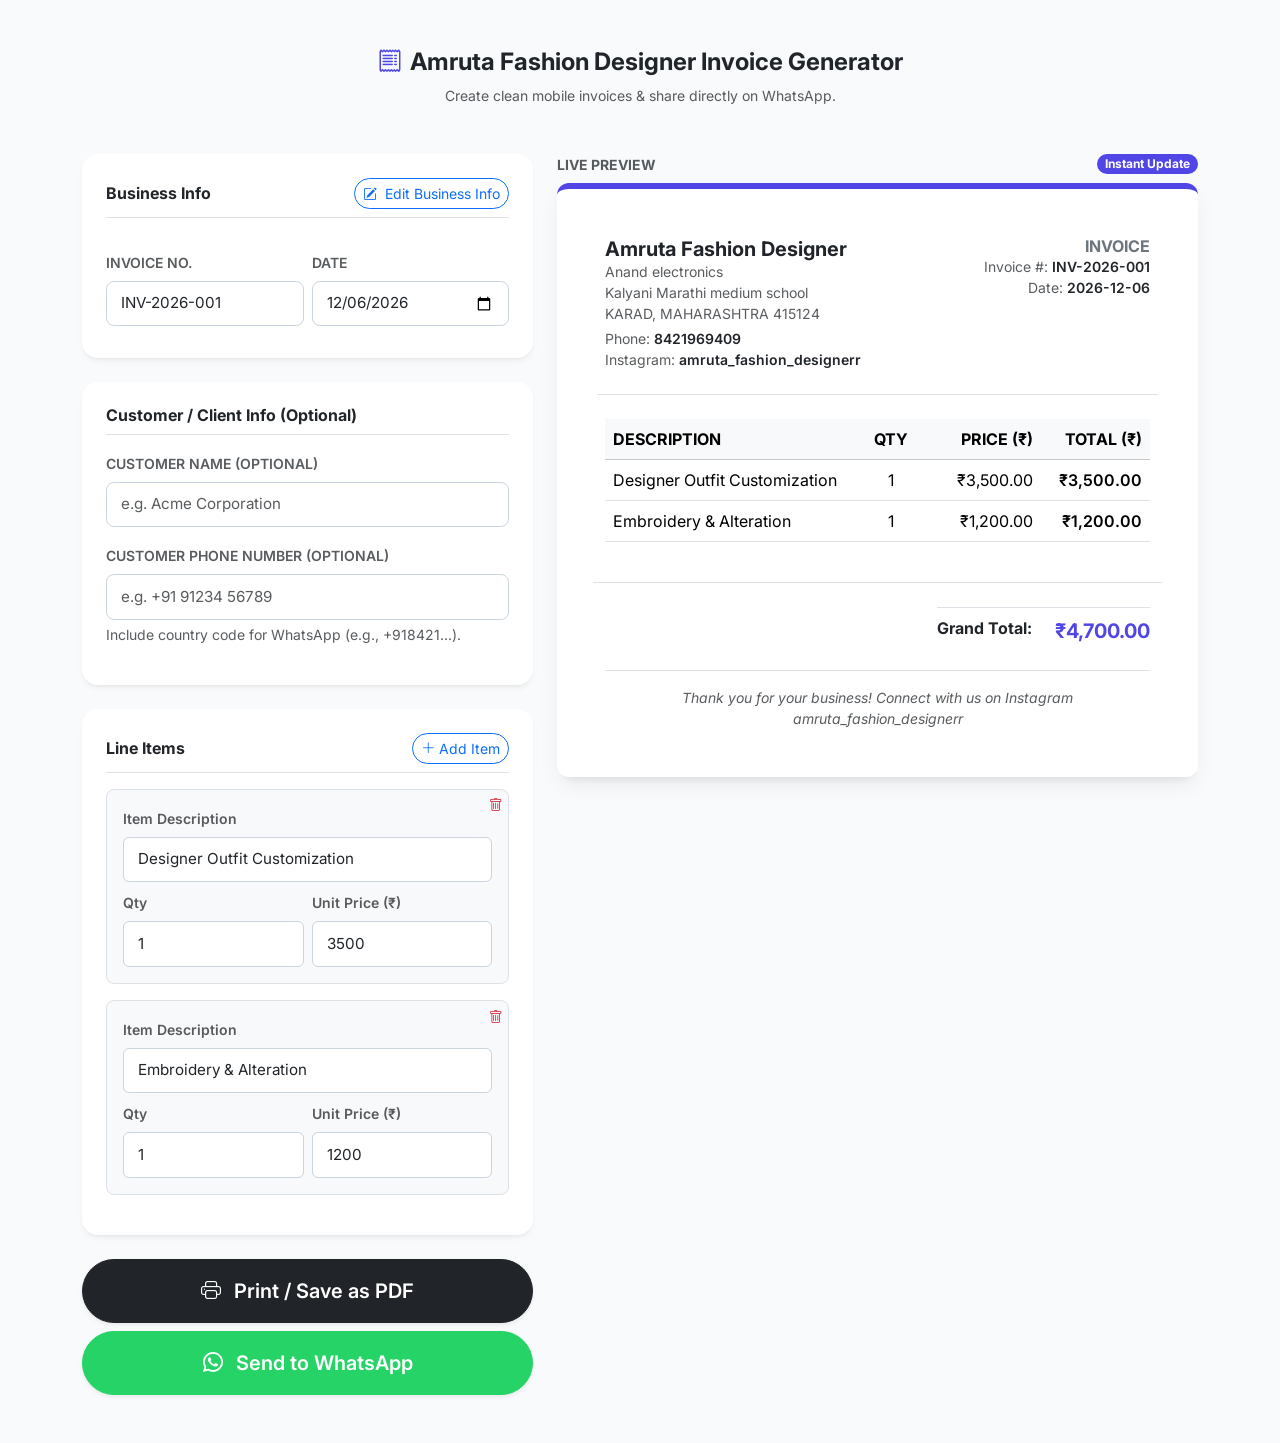
==== index.html @ e4729889 "Rename index.html.html to index.html" ====
<!DOCTYPE html>
<html lang="en">
<head>
    <meta charset="UTF-8">
    <meta name="viewport" content="width=device-width, initial-scale=1.0">
    <title>Amruta Fashion Designer - Mobile Invoice Generator</title>
    <!-- Google Fonts -->
    <link href="https://fonts.googleapis.com/css2?family=Inter:wght@400;500;600;700&display=swap" rel="stylesheet">
    <!-- Bootstrap 5 CSS -->
    <link href="https://cdn.jsdelivr.net/npm/bootstrap@5.3.0/dist/css/bootstrap.min.css" rel="stylesheet">
    <!-- Bootstrap Icons -->
    <link rel="stylesheet" href="https://cdn.jsdelivr.net/npm/bootstrap-icons@1.10.5/font/bootstrap-icons.css">
    
    <style>
        body {
            font-family: 'Inter', sans-serif;
            background-color: #f8fafc;
            color: #334155;
        }
        .card {
            border: none;
            box-shadow: 0 4px 6px -1px rgb(0 0 0 / 0.05), 0 2px 4px -2px rgb(0 0 0 / 0.05);
        }
        .form-control {
            border-color: #cbd5e1;
            padding: 0.65rem 0.9rem;
            font-size: 0.95rem;
        }
        .form-control:focus {
            border-color: #4f46e5;
            box-shadow: 0 0 0 4px rgba(79, 70, 229, 0.1);
        }
        .invoice-preview {
            background: #ffffff;
            border-radius: 12px;
            box-shadow: 0 10px 25px -5px rgb(0 0 0 / 0.08), 0 8px 10px -6px rgb(0 0 0 / 0.08);
            border-top: 6px solid #4f46e5;
        }
        
        /* Mobile Specific Touches */
        @media (max-width: 576px) {
            .invoice-preview {
                padding: 1.5rem !important;
            }
            .fs-mobile-title {
                font-size: 1.25rem !important;
            }
            .btn-action-lg {
                font-size: 1rem !important;
                padding: 0.75rem 1rem !important;
            }
        }

        @media print {
            body * {
                visibility: hidden;
            }
            #printable-invoice, #printable-invoice * {
                visibility: visible;
            }
            #printable-invoice {
                position: absolute;
                left: 0;
                top: 0;
                width: 100%;
                box-shadow: none !important;
                border: none !important;
                border-top: 6px solid #4f46e5 !important;
            }
            .no-print {
                display: none !important;
            }
        }
    </style>
</head>
<body>

    <div class="container py-4 py-md-5">
        <div class="text-center mb-4 mb-md-5">
            <h1 class="fw-bold text-dark fs-4 fs-md-3 fs-mobile-title">
                <i class="bi bi-receipt text-indigo me-2" style="color: #4f46e5;"></i>Amruta Fashion Designer Invoice Generator
            </h1>
            <p class="text-muted small fs-md-6 mb-0">Create clean mobile invoices & share directly on WhatsApp.</p>
        </div>

        <div class="row g-4 align-items-start">
            
            <!-- LEFT COLUMN: Input Form Controls -->
            <div class="col-lg-5 no-print">
                <div class="card rounded-4 p-3 p-sm-4 mb-4">
                    <div class="d-flex justify-content-between align-items-center mb-3 pb-2 border-bottom">
                        <h5 class="fw-bold text-dark m-0 fs-6 fs-sm-5">Business Info</h5>
                        <button type="button" id="toggleBusinessInfoBtn" class="btn btn-sm btn-outline-primary rounded-pill">
                            <i class="bi bi-pencil-square me-1"></i> Edit Business Info
                        </button>
                    </div>

                    <!-- Collapsible Container for Business Details -->
                    <div id="businessInfoFields" style="display: none;">
                        <div class="mb-3">
                            <label class="form-label small fw-semibold text-muted text-uppercase">Your Company Name</label>
                            <input type="text" id="invCompany" class="form-control rounded-3" value="Amruta Fashion Designer">
                        </div>

                        <div class="mb-3">
                            <label class="form-label small fw-semibold text-muted text-uppercase">Company Address</label>
                            <textarea id="invAddress" class="form-control rounded-3" rows="3">Anand electronics
Kalyani Marathi medium school
KARAD, MAHARASHTRA 415124</textarea>
                        </div>

                        <div class="mb-3">
                            <label class="form-label small fw-semibold text-muted text-uppercase">Company Phone Number</label>
                            <input type="text" id="invCompanyPhone" class="form-control rounded-3" value="8421969409">
                        </div>

                        <div class="mb-3">
                            <label class="form-label small fw-semibold text-muted text-uppercase">Instagram ID / Handle</label>
                            <input type="text" id="invInstagram" class="form-control rounded-3" value="amruta_fashion_designerr">
                        </div>
                    </div>

                    <div class="row mt-2 g-2">
                        <div class="col-6 mb-2">
                            <label class="form-label small fw-semibold text-muted text-uppercase">Invoice No.</label>
                            <input type="text" id="invNumber" class="form-control rounded-3" value="INV-2026-001">
                        </div>
                        <div class="col-6 mb-2">
                            <label class="form-label small fw-semibold text-muted text-uppercase">Date</label>
                            <input type="date" id="invDate" class="form-control rounded-3">
                        </div>
                    </div>
                </div>

                <div class="card rounded-4 p-3 p-sm-4 mb-4">
                    <h5 class="fw-bold text-dark mb-3 pb-2 border-bottom fs-6 fs-sm-5">Customer / Client Info (Optional)</h5>

                    <div class="mb-3">
                        <label class="form-label small fw-semibold text-muted text-uppercase">Customer Name (Optional)</label>
                        <input type="text" id="invClientName" class="form-control rounded-3" placeholder="e.g. Acme Corporation">
                    </div>

                    <div class="mb-3">
                        <label class="form-label small fw-semibold text-muted text-uppercase">Customer Phone Number (Optional)</label>
                        <input type="tel" id="invClientPhone" class="form-control rounded-3" placeholder="e.g. +91 91234 56789">
                        <div class="form-text small">Include country code for WhatsApp (e.g., +918421...).</div>
                    </div>
                </div>

                <!-- Line Items Editor Card -->
                <div class="card rounded-4 p-3 p-sm-4 mb-4">
                    <div class="d-flex justify-content-between align-items-center mb-3 pb-2 border-bottom">
                        <h5 class="fw-bold text-dark m-0 fs-6 fs-sm-5">Line Items</h5>
                        <button type="button" id="addRowBtn" class="btn btn-sm btn-outline-primary rounded-pill"><i class="bi bi-plus-lg"></i> Add Item</button>
                    </div>

                    <div id="itemsFormList">
                        <!-- Dynamic items injected here -->
                    </div>
                </div>

                <div class="d-grid gap-2">
                    <button type="button" id="printBtn" class="btn btn-dark btn-lg rounded-pill fw-semibold btn-action-lg py-3 shadow-sm">
                        <i class="bi bi-printer me-2"></i> Print / Save as PDF
                    </button>
                    <button type="button" id="whatsappBtn" class="btn btn-success btn-lg rounded-pill fw-semibold btn-action-lg py-3 shadow-sm" style="background-color: #25d366; border-color: #25d366;">
                        <i class="bi bi-whatsapp me-2"></i> Send to WhatsApp
                    </button>
                </div>
            </div>

            <!-- RIGHT COLUMN: Live Invoice Preview -->
            <div class="col-lg-7">
                <div class="sticky-top" style="top: 1.5rem;">
                    <div class="d-flex justify-content-between align-items-center mb-2 no-print">
                        <span class="small fw-bold text-uppercase text-muted tracking-wider">Live Preview</span>
                        <span class="badge bg-indigo text-white px-2 py-1 rounded-pill" style="background-color: #4f46e5; font-size: 0.75rem;">Instant Update</span>
                    </div>
                    
                    <div id="printable-invoice" class="invoice-preview p-4 p-sm-5">
                        <!-- Top Header -->
                        <div class="row justify-content-between align-items-start border-bottom pb-4 mb-4 g-3">
                            <div class="col-7">
                                <h3 id="previewCompany" class="fw-bold text-dark m-0 fs-5 fs-sm-3">Amruta Fashion Designer</h3>
                                <p id="previewAddress" class="text-muted small mb-1" style="white-space: pre-line;">Anand electronics
Kalyani Marathi medium school
KARAD, MAHARASHTRA 415124</p>
                                <p class="mb-0 text-muted small">Phone: <span id="previewCompanyPhone" class="fw-semibold text-dark">8421969409</span></p>
                                <p class="mb-0 text-muted small">Instagram: <span id="previewInstagram" class="fw-semibold text-dark">amruta_fashion_designerr</span></p>
                            </div>
                            <div class="col-5 text-end">
                                <h4 class="fw-bold text-uppercase text-secondary m-0 fs-6 fs-sm-4">INVOICE</h4>
                                <p class="mb-0 small text-muted">Invoice #: <span id="previewNumber" class="fw-semibold text-dark">INV-2026-001</span></p>
                                <p class="mb-0 small text-muted">Date: <span id="previewDate" class="fw-semibold text-dark"></span></p>
                            </div>
                        </div>

                        <!-- Bill To Section (Only shows if customer fields have values) -->
                        <div class="mb-4 bg-light p-3 rounded-3 border" id="clientSection" style="display: none;">
                            <h6 class="text-uppercase small fw-bold text-muted mb-1">Billed To:</h6>
                            <h5 id="previewClientName" class="fw-bold text-dark mb-1 fs-6"></h5>
                            <p id="previewClientPhone" class="mb-0 small text-secondary"></p>
                        </div>

                        <!-- Line Items Table -->
                        <div class="table-responsive mb-4">
                            <table class="table align-middle">
                                <thead class="table-light text-uppercase fs-7">
                                    <tr>
                                        <th style="width: 45%;">Description</th>
                                        <th class="text-center" style="width: 15%;">Qty</th>
                                        <th class="text-end" style="width: 20%;">Price (₹)</th>
                                        <th class="text-end" style="width: 20%;">Total (₹)</th>
                                    </tr>
                                </thead>
                                <tbody id="previewTableBody">
                                    <!-- Dynamic rows injected here -->
                                </tbody>
                            </table>
                        </div>

                        <!-- Totals Section -->
                        <div class="row justify-content-end border-top pt-3">
                            <div class="col-8 col-sm-6 col-md-5">
                                <div class="d-flex justify-content-between border-top pt-2 mt-2">
                                    <span class="fw-bold text-dark">Grand Total:</span>
                                    <span id="previewGrandTotal" class="fw-bold text-primary fs-5" style="color: #4f46e5 !important;">₹0.00</span>
                                </div>
                            </div>
                        </div>

                        <!-- Footer Note -->
                        <div class="mt-4 pt-3 border-top text-center text-muted small">
                            <p class="mb-0"><em>Thank you for your business! Connect with us on Instagram <span id="footerInsta">amruta_fashion_designerr</span></em></p>
                        </div>
                    </div>
                </div>
            </div>

        </div>
    </div>

    <!-- JavaScript Logic -->
    <script>
        const dateInput = document.getElementById('invDate');
        const today = new Date().toISOString().split('T')[0];
        dateInput.value = today;
        document.getElementById('previewDate').innerText = today;

        let items = [
            { desc: 'Designer Outfit Customization', qty: 1, price: 3500 },
            { desc: 'Embroidery & Alteration', qty: 1, price: 1200 }
        ];

        const itemsFormList = document.getElementById('itemsFormList');
        const previewTableBody = document.getElementById('previewTableBody');

        function renderApp() {
            itemsFormList.innerHTML = '';
            previewTableBody.innerHTML = '';
            let grandTotal = 0;

            items.forEach((item, index) => {
                let itemTotal = item.qty * item.price;
                grandTotal += itemTotal;

                itemsFormList.innerHTML += `
                    <div class="border rounded-3 p-3 mb-3 bg-light position-relative">
                        <div class="mb-2">
                            <label class="form-label small fw-semibold text-muted">Item Description</label>
                            <input type="text" class="form-control form-control-sm rounded-2 item-desc" data-index="${index}" value="${item.desc}">
                        </div>
                        <div class="row g-2">
                            <div class="col-6">
                                <label class="form-label small fw-semibold text-muted">Qty</label>
                                <input type="number" class="form-control form-control-sm rounded-2 item-qty" data-index="${index}" value="${item.qty}" min="1">
                            </div>
                            <div class="col-6">
                                <label class="form-label small fw-semibold text-muted">Unit Price (₹)</label>
                                <input type="number" class="form-control form-control-sm rounded-2 item-price" data-index="${index}" value="${item.price}" min="0" step="1">
                            </div>
                        </div>
                        ${items.length > 1 ? `<button type="button" class="btn btn-sm text-danger position-absolute top-0 end-0 p-1 remove-row-btn" data-index="${index}" style="right: 10px; top: 10px;"><i class="bi bi-trash"></i></button>` : ''}
                    </div>
                `;

                previewTableBody.innerHTML += `
                    <tr>
                        <td>${item.desc || '<em>Unnamed item</em>'}</td>
                        <td class="text-center">${item.qty}</td>
                        <td class="text-end">₹${Number(item.price).toLocaleString('en-IN', {minimumFractionDigits: 2})}</td>
                        <td class="text-end fw-semibold">₹${itemTotal.toLocaleString('en-IN', {minimumFractionDigits: 2})}</td>
                    </tr>
                `;
            });

            document.getElementById('previewGrandTotal').innerText = `₹${grandTotal.toLocaleString('en-IN', {minimumFractionDigits: 2})}`;

            attachEventListeners();
        }

        function attachEventListeners() {
            document.querySelectorAll('.item-desc').forEach(input => {
                input.addEventListener('input', (e) => {
                    items[e.target.dataset.index].desc = e.target.value;
                    renderAppOnlyPreview();
                });
            });
            document.querySelectorAll('.item-qty').forEach(input => {
                input.addEventListener('input', (e) => {
                    items[e.target.dataset.index].qty = parseFloat(e.target.value) || 0;
                    renderApp();
                });
            });
            document.querySelectorAll('.item-price').forEach(input => {
                input.addEventListener('input', (e) => {
                    items[e.target.dataset.index].price = parseFloat(e.target.value) || 0;
                    renderApp();
                });
            });
            document.querySelectorAll('.remove-row-btn').forEach(btn => {
                btn.addEventListener('click', (e) => {
                    const idx = e.currentTarget.dataset.index;
                    items.splice(idx, 1);
                    renderApp();
                });
            });
        }

        function renderAppOnlyPreview() {
            previewTableBody.innerHTML = '';
            let grandTotal = 0;
            items.forEach((item) => {
                let itemTotal = item.qty * item.price;
                grandTotal += itemTotal;
                previewTableBody.innerHTML += `
                    <tr>
                        <td>${item.desc || '<em>Unnamed item</em>'}</td>
                        <td class="text-center">${item.qty}</td>
                        <td class="text-end">₹${Number(item.price).toLocaleString('en-IN', {minimumFractionDigits: 2})}</td>
                        <td class="text-end fw-semibold">₹${itemTotal.toLocaleString('en-IN', {minimumFractionDigits: 2})}</td>
                    </tr>
                `;
            });
            document.getElementById('previewGrandTotal').innerText = `₹${grandTotal.toLocaleString('en-IN', {minimumFractionDigits: 2})}`;
        }

        document.getElementById('addRowBtn').addEventListener('click', () => {
            items.push({ desc: 'New Service Item', qty: 1, price: 1000 });
            renderApp();
        });

        // Toggle Business Info Visibility Handler
        const toggleBtn = document.getElementById('toggleBusinessInfoBtn');
        const businessInfoFields = document.getElementById('businessInfoFields');

        toggleBtn.addEventListener('click', () => {
            if (businessInfoFields.style.display === 'none') {
                businessInfoFields.style.display = 'block';
                toggleBtn.innerHTML = '<i class="bi bi-eye-slash me-1"></i> Hide Business Info';
            } else {
                businessInfoFields.style.display = 'none';
                toggleBtn.innerHTML = '<i class="bi bi-pencil-square me-1"></i> Edit Business Info';
            }
        });

        // Company Details binding
        document.getElementById('invCompany').addEventListener('input', (e) => {
            document.getElementById('previewCompany').innerText = e.target.value;
        });
        document.getElementById('invAddress').addEventListener('input', (e) => {
            document.getElementById('previewAddress').innerText = e.target.value;
        });
        document.getElementById('invCompanyPhone').addEventListener('input', (e) => {
            document.getElementById('previewCompanyPhone').innerText = e.target.value;
        });
        document.getElementById('invInstagram').addEventListener('input', (e) => {
            document.getElementById('previewInstagram').innerText = e.target.value;
            document.getElementById('footerInsta').innerText = e.target.value;
        });
        document.getElementById('invNumber').addEventListener('input', (e) => {
            document.getElementById('previewNumber').innerText = e.target.value;
        });
        document.getElementById('invDate').addEventListener('input', (e) => {
            document.getElementById('previewDate').innerText = e.target.value;
        });

        // Optional Customer Details handling
        const clientNameInput = document.getElementById('invClientName');
        const clientPhoneInput = document.getElementById('invClientPhone');
        const clientSection = document.getElementById('clientSection');
        const previewClientName = document.getElementById('previewClientName');
        const previewClientPhone = document.getElementById('previewClientPhone');

        function updateClientSection() {
            const nameVal = clientNameInput.value.trim();
            const phoneVal = clientPhoneInput.value.trim();

            if (nameVal !== '' || phoneVal !== '') {
                clientSection.style.display = 'block';
                previewClientName.innerText = nameVal ? nameVal : 'Customer';
                previewClientPhone.innerText = phoneVal ? `Phone: ${phoneVal}` : '';
            } else {
                clientSection.style.display = 'none';
            }
        }

        clientNameInput.addEventListener('input', updateClientSection);
        clientPhoneInput.addEventListener('input', updateClientSection);

        document.getElementById('printBtn').addEventListener('click', () => {
            window.print();
        });

        // WhatsApp Share Handler
        document.getElementById('whatsappBtn').addEventListener('click', () => {
            const companyName = document.getElementById('invCompany').value;
            const companyAddress = document.getElementById('invAddress').value;
            const companyInsta = document.getElementById('invInstagram').value;
            const invNumber = document.getElementById('invNumber').value;
            const invDate = document.getElementById('invDate').value;
            const clientName = document.getElementById('invClientName').value.trim() || 'Valued Customer';
            let clientPhone = document.getElementById('invClientPhone').value.trim();
            
            // Calculate current total
            let grandTotal = items.reduce((acc, item) => acc + (item.qty * item.price), 0);

            // Clean up phone number format for WhatsApp link
            clientPhone = clientPhone.replace(/[^0-9+]/g, '');

            // Construct message text
            let message = `Hello *${clientName}*,\n\n`;
            message += `Here is your invoice *${invNumber}* from *${companyName}* (@${companyInsta}) dated ${invDate}.\n`;
            message += `Address: ${companyAddress}\n\n`;
            
            items.forEach(item => {
                message += `- ${item.desc} (x${item.qty}): ₹${(item.qty * item.price).toLocaleString('en-IN')}\n`;
            });
            
            message += `\n*Grand Total: ₹${grandTotal.toLocaleString('en-IN', {minimumFractionDigits: 2})}*\n\n`;
            message += `Thank you for shopping with us! Instagram: @${companyInsta}`;

            // Encode message for URL
            const encodedMessage = encodeURIComponent(message);
            
            // Build WhatsApp URL
            let whatsappUrl = `https://wa.me/${clientPhone}?text=${encodedMessage}`;
            
            window.open(whatsappUrl, '_blank');
        });

        renderApp();
    </script>
</body>
</html>
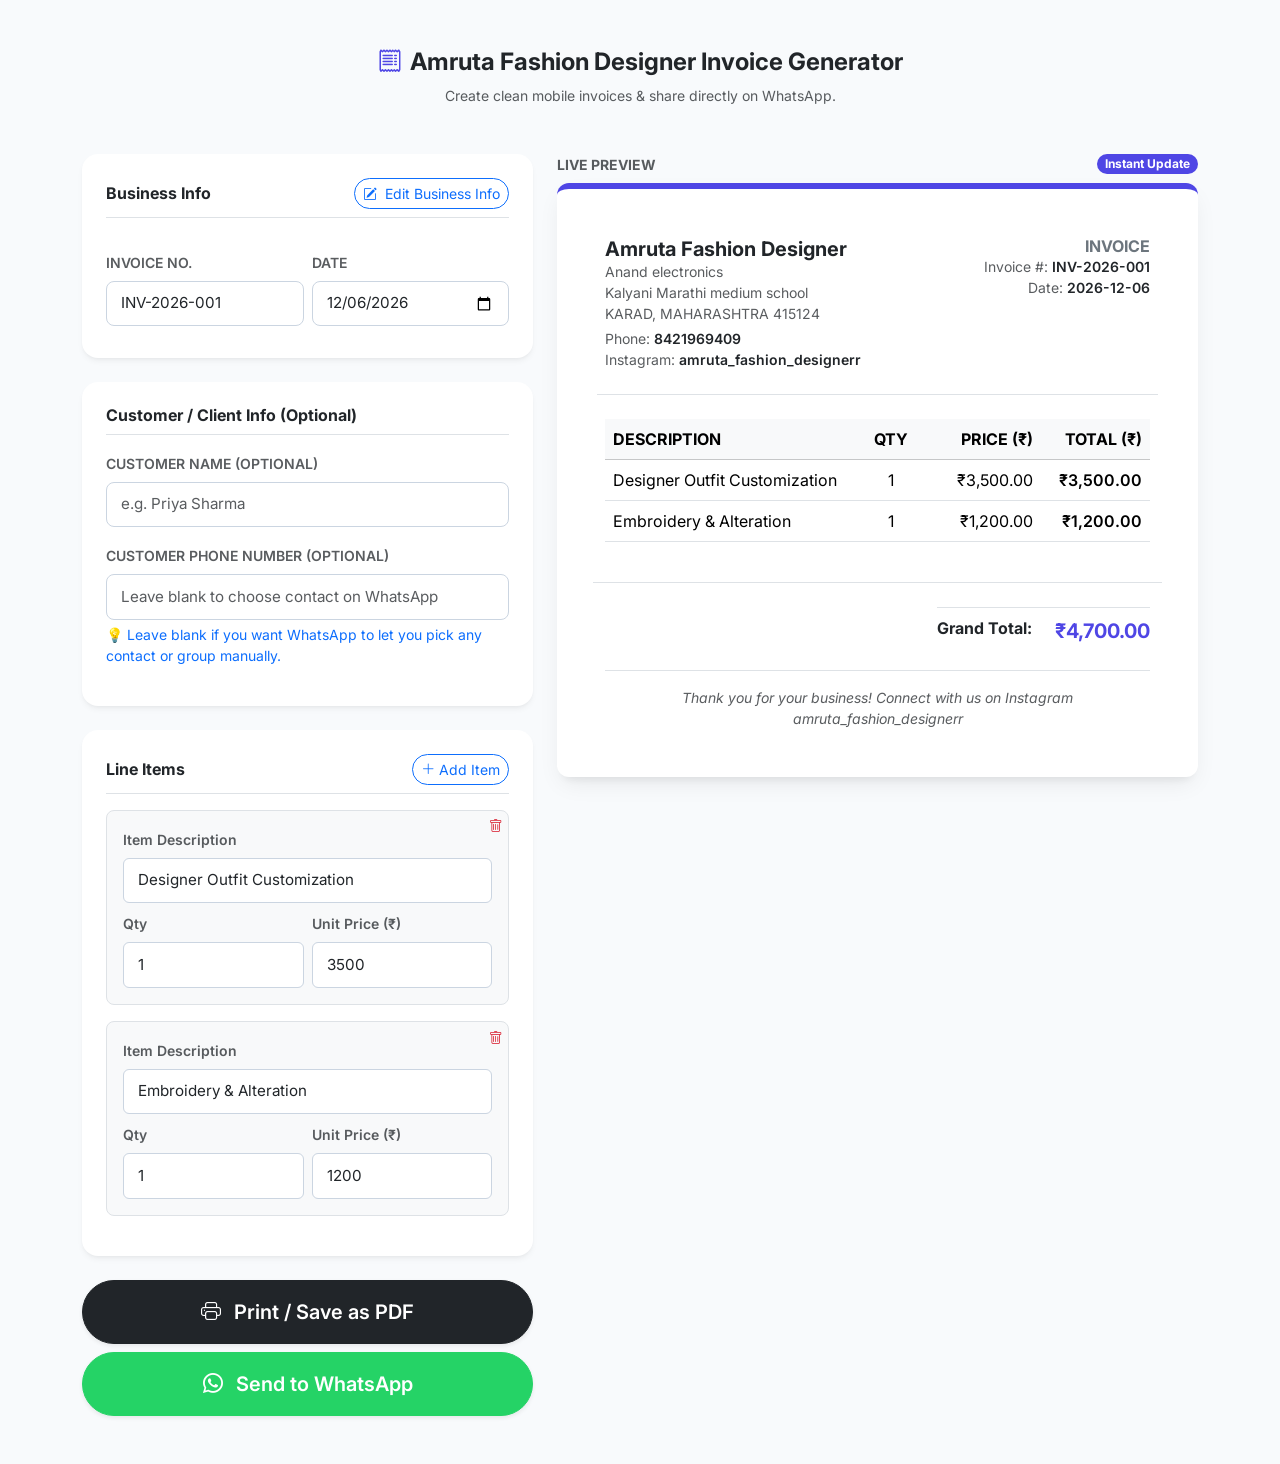
==== commit f66a2f90: "Update index.html" ====
--- a/index.html
+++ b/index.html
@@ -3,7 +3,12 @@
 <head>
     <meta charset="UTF-8">
     <meta name="viewport" content="width=device-width, initial-scale=1.0">
-    <title>Amruta Fashion Designer - Mobile Invoice Generator</title>
+    <title>Amruta Fashion Designer - Mobile Invoice App</title>
+    
+    <!-- PWA Manifest Link -->
+    <link rel="manifest" href="data:application/manifest+json;charset=utf-8,%7B%22name%22%3A%22Amruta%20Fashion%20Designer%20Invoice%22%2C%22short_name%22%3A%22Amruta%20Invoice%22%2C%22start_url%22%3A%22.%22%2C%22display%22%3A%22standalone%22%2C%22background_color%22%3A%22%23f8fafc%22%2C%22theme_color%22%3A%22%234f46e5%22%2C%22icons%22%3A%5B%5D%7D">
+    <meta name="theme-color" content="#4f46e5">
+
     <!-- Google Fonts -->
     <link href="https://fonts.googleapis.com/css2?family=Inter:wght@400;500;600;700&display=swap" rel="stylesheet">
     <!-- Bootstrap 5 CSS -->
@@ -37,7 +42,6 @@
             border-top: 6px solid #4f46e5;
         }
         
-        /* Mobile Specific Touches */
         @media (max-width: 576px) {
             .invoice-preview {
                 padding: 1.5rem !important;
@@ -137,13 +141,13 @@
 
                     <div class="mb-3">
                         <label class="form-label small fw-semibold text-muted text-uppercase">Customer Name (Optional)</label>
-                        <input type="text" id="invClientName" class="form-control rounded-3" placeholder="e.g. Acme Corporation">
+                        <input type="text" id="invClientName" class="form-control rounded-3" placeholder="e.g. Priya Sharma">
                     </div>
 
                     <div class="mb-3">
                         <label class="form-label small fw-semibold text-muted text-uppercase">Customer Phone Number (Optional)</label>
-                        <input type="tel" id="invClientPhone" class="form-control rounded-3" placeholder="e.g. +91 91234 56789">
-                        <div class="form-text small">Include country code for WhatsApp (e.g., +918421...).</div>
+                        <input type="tel" id="invClientPhone" class="form-control rounded-3" placeholder="Leave blank to choose contact on WhatsApp">
+                        <div class="form-text small text-primary">💡 Leave blank if you want WhatsApp to let you pick any contact or group manually.</div>
                     </div>
                 </div>
 
@@ -195,7 +199,7 @@
                             </div>
                         </div>
 
-                        <!-- Bill To Section (Only shows if customer fields have values) -->
+                        <!-- Bill To Section -->
                         <div class="mb-4 bg-light p-3 rounded-3 border" id="clientSection" style="display: none;">
                             <h6 class="text-uppercase small fw-bold text-muted mb-1">Billed To:</h6>
                             <h5 id="previewClientName" class="fw-bold text-dark mb-1 fs-6"></h5>
@@ -412,7 +416,7 @@
             window.print();
         });
 
-        // WhatsApp Share Handler
+        // WhatsApp Share Handler (Flexible Sharing to anyone)
         document.getElementById('whatsappBtn').addEventListener('click', () => {
             const companyName = document.getElementById('invCompany').value;
             const companyAddress = document.getElementById('invAddress').value;
@@ -425,7 +429,7 @@
             // Calculate current total
             let grandTotal = items.reduce((acc, item) => acc + (item.qty * item.price), 0);
 
-            // Clean up phone number format for WhatsApp link
+            // Clean up phone number format if provided
             clientPhone = clientPhone.replace(/[^0-9+]/g, '');
 
             // Construct message text
@@ -443,8 +447,8 @@
             // Encode message for URL
             const encodedMessage = encodeURIComponent(message);
             
-            // Build WhatsApp URL
-            let whatsappUrl = `https://wa.me/${clientPhone}?text=${encodedMessage}`;
+            // If phone is left blank, open general WhatsApp share to choose any contact. If phone is provided, opens direct chat.
+            let whatsappUrl = clientPhone ? `https://wa.me/${clientPhone}?text=${encodedMessage}` : `https://api.whatsapp.com/send?text=${encodedMessage}`;
             
             window.open(whatsappUrl, '_blank');
         });
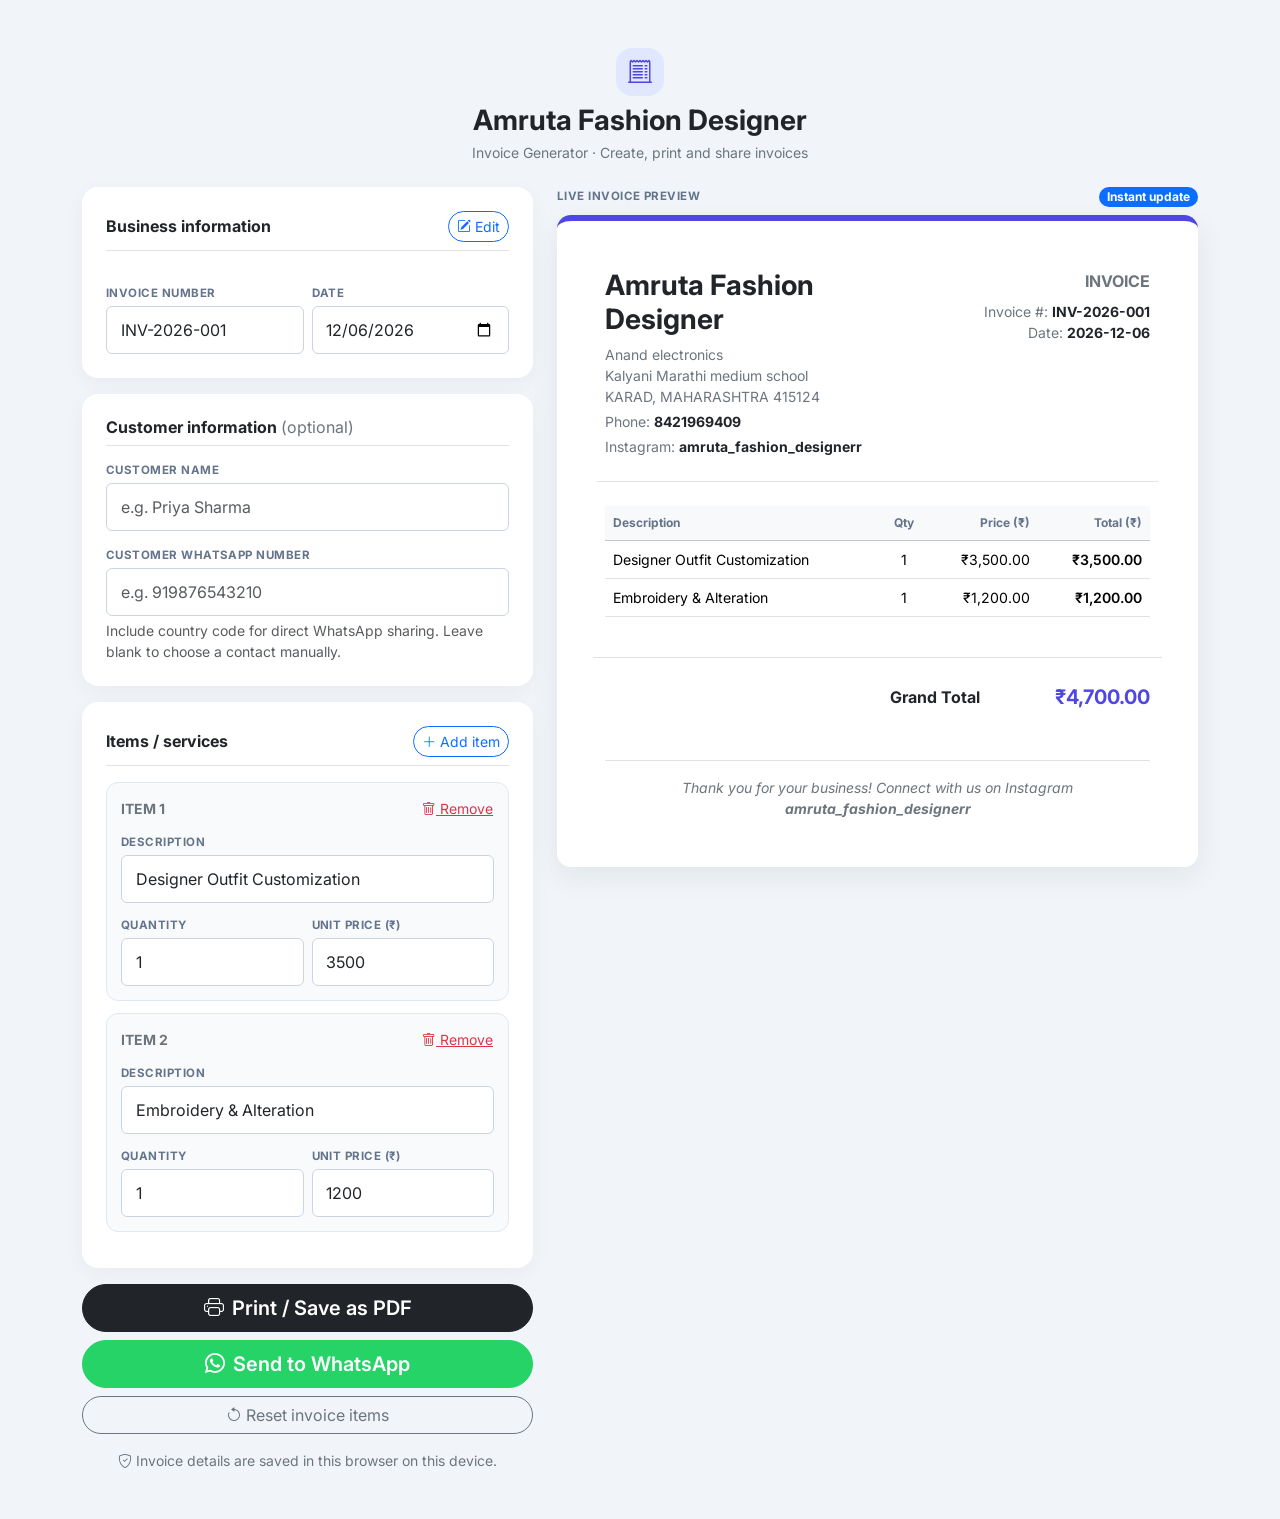
==== commit d0661e2f: "Update index.html" ====
--- a/index.html
+++ b/index.html
@@ -1,459 +1,340 @@
 <!DOCTYPE html>
 <html lang="en">
 <head>
-    <meta charset="UTF-8">
-    <meta name="viewport" content="width=device-width, initial-scale=1.0">
-    <title>Amruta Fashion Designer - Mobile Invoice App</title>
-    
-    <!-- PWA Manifest Link -->
-    <link rel="manifest" href="data:application/manifest+json;charset=utf-8,%7B%22name%22%3A%22Amruta%20Fashion%20Designer%20Invoice%22%2C%22short_name%22%3A%22Amruta%20Invoice%22%2C%22start_url%22%3A%22.%22%2C%22display%22%3A%22standalone%22%2C%22background_color%22%3A%22%23f8fafc%22%2C%22theme_color%22%3A%22%234f46e5%22%2C%22icons%22%3A%5B%5D%7D">
-    <meta name="theme-color" content="#4f46e5">
-
-    <!-- Google Fonts -->
-    <link href="https://fonts.googleapis.com/css2?family=Inter:wght@400;500;600;700&display=swap" rel="stylesheet">
-    <!-- Bootstrap 5 CSS -->
-    <link href="https://cdn.jsdelivr.net/npm/bootstrap@5.3.0/dist/css/bootstrap.min.css" rel="stylesheet">
-    <!-- Bootstrap Icons -->
-    <link rel="stylesheet" href="https://cdn.jsdelivr.net/npm/bootstrap-icons@1.10.5/font/bootstrap-icons.css">
-    
-    <style>
-        body {
-            font-family: 'Inter', sans-serif;
-            background-color: #f8fafc;
-            color: #334155;
-        }
-        .card {
-            border: none;
-            box-shadow: 0 4px 6px -1px rgb(0 0 0 / 0.05), 0 2px 4px -2px rgb(0 0 0 / 0.05);
-        }
-        .form-control {
-            border-color: #cbd5e1;
-            padding: 0.65rem 0.9rem;
-            font-size: 0.95rem;
-        }
-        .form-control:focus {
-            border-color: #4f46e5;
-            box-shadow: 0 0 0 4px rgba(79, 70, 229, 0.1);
-        }
-        .invoice-preview {
-            background: #ffffff;
-            border-radius: 12px;
-            box-shadow: 0 10px 25px -5px rgb(0 0 0 / 0.08), 0 8px 10px -6px rgb(0 0 0 / 0.08);
-            border-top: 6px solid #4f46e5;
-        }
-        
-        @media (max-width: 576px) {
-            .invoice-preview {
-                padding: 1.5rem !important;
-            }
-            .fs-mobile-title {
-                font-size: 1.25rem !important;
-            }
-            .btn-action-lg {
-                font-size: 1rem !important;
-                padding: 0.75rem 1rem !important;
-            }
-        }
-
-        @media print {
-            body * {
-                visibility: hidden;
-            }
-            #printable-invoice, #printable-invoice * {
-                visibility: visible;
-            }
-            #printable-invoice {
-                position: absolute;
-                left: 0;
-                top: 0;
-                width: 100%;
-                box-shadow: none !important;
-                border: none !important;
-                border-top: 6px solid #4f46e5 !important;
-            }
-            .no-print {
-                display: none !important;
-            }
-        }
-    </style>
+<meta charset="UTF-8">
+<meta name="viewport" content="width=device-width, initial-scale=1.0">
+<meta name="theme-color" content="#4f46e5">
+<meta name="mobile-web-app-capable" content="yes">
+<meta name="apple-mobile-web-app-capable" content="yes">
+<meta name="apple-mobile-web-app-title" content="Amruta Invoice">
+<title>Amruta Fashion Designer - Invoice Generator</title>
+<link rel="preconnect" href="https://fonts.googleapis.com">
+<link href="https://fonts.googleapis.com/css2?family=Inter:wght@400;500;600;700;800&display=swap" rel="stylesheet">
+<link href="https://cdn.jsdelivr.net/npm/bootstrap@5.3.3/dist/css/bootstrap.min.css" rel="stylesheet">
+<link href="https://cdn.jsdelivr.net/npm/bootstrap-icons@1.11.3/font/bootstrap-icons.css" rel="stylesheet">
+
+<!-- A data-URL manifest keeps this deliverable to one HTML file.
+     Browser support for data-URL manifests varies; see installation note below. -->
+<script>
+(() => {
+  const iconSvg = `<svg xmlns="http://www.w3.org/2000/svg" viewBox="0 0 512 512">
+    <rect width="512" height="512" rx="100" fill="#4f46e5"/>
+    <path d="M145 95h222v322l-37-22-37 22-37-22-37 22-37-22-37 22z" fill="#fff"/>
+    <path d="M190 165h132M190 220h132M190 275h85" stroke="#4f46e5" stroke-width="20" stroke-linecap="round"/>
+    <path d="M190 340h132" stroke="#c7d2fe" stroke-width="15" stroke-linecap="round"/>
+  </svg>`;
+  const icon = "data:image/svg+xml;charset=utf-8," + encodeURIComponent(iconSvg);
+  const manifest = {
+    name: "Amruta Fashion Designer Invoice",
+    short_name: "Amruta Invoice",
+    start_url: "./",
+    display: "standalone",
+    background_color: "#f8fafc",
+    theme_color: "#4f46e5",
+    icons: [{src: icon, sizes: "any", type: "image/svg+xml", purpose: "any"}]
+  };
+  const link = document.createElement("link");
+  link.rel = "manifest";
+  link.href = "data:application/manifest+json;charset=utf-8," + encodeURIComponent(JSON.stringify(manifest));
+  document.head.appendChild(link);
+})();
+</script>
+
+<style>
+:root{--brand:#4f46e5;--ink:#1e293b;--muted:#64748b}
+*{box-sizing:border-box}
+body{font-family:Inter,system-ui,sans-serif;background:#f1f5f9;color:#334155}
+.card{border:0;box-shadow:0 5px 20px #0f172a0b}
+.form-control{border-color:#cbd5e1;padding:.68rem .85rem}
+.form-control:focus{border-color:var(--brand);box-shadow:0 0 0 3px #4f46e51c}
+.invoice-preview{background:#fff;border-radius:14px;border-top:6px solid var(--brand);box-shadow:0 10px 30px #0f172a12}
+.brand-text{color:var(--brand)}
+.item-card{background:#f8fafc;border:1px solid #e2e8f0;border-radius:12px;padding:14px;margin-bottom:12px}
+.table th{font-size:.75rem;color:#64748b;white-space:nowrap}
+.table td{font-size:.88rem}
+.sticky-preview{position:sticky;top:16px}
+.small-label{font-size:.72rem;font-weight:700;color:#64748b;text-transform:uppercase;letter-spacing:.04em}
+@media(max-width:991px){.sticky-preview{position:static}}
+@media(max-width:576px){
+ .container{padding-left:12px;padding-right:12px}
+ .invoice-preview{padding:18px!important}
+ .invoice-preview h3{font-size:1.05rem}
+ .invoice-preview .table td,.invoice-preview .table th{padding:.45rem .3rem;font-size:.72rem}
+ .action-btn{padding:.8rem;font-size:.95rem}
+}
+@media print{
+ @page{size:auto;margin:12mm}
+ body{background:#fff!important}
+ body *{visibility:hidden!important}
+ #printable-invoice,#printable-invoice *{visibility:visible!important}
+ #printable-invoice{position:absolute;left:0;top:0;width:100%;border:0!important;border-top:5px solid var(--brand)!important;box-shadow:none!important;border-radius:0!important;padding:0!important}
+ .no-print{display:none!important}
+}
+</style>
 </head>
 <body>
-
-    <div class="container py-4 py-md-5">
-        <div class="text-center mb-4 mb-md-5">
-            <h1 class="fw-bold text-dark fs-4 fs-md-3 fs-mobile-title">
-                <i class="bi bi-receipt text-indigo me-2" style="color: #4f46e5;"></i>Amruta Fashion Designer Invoice Generator
-            </h1>
-            <p class="text-muted small fs-md-6 mb-0">Create clean mobile invoices & share directly on WhatsApp.</p>
-        </div>
-
-        <div class="row g-4 align-items-start">
-            
-            <!-- LEFT COLUMN: Input Form Controls -->
-            <div class="col-lg-5 no-print">
-                <div class="card rounded-4 p-3 p-sm-4 mb-4">
-                    <div class="d-flex justify-content-between align-items-center mb-3 pb-2 border-bottom">
-                        <h5 class="fw-bold text-dark m-0 fs-6 fs-sm-5">Business Info</h5>
-                        <button type="button" id="toggleBusinessInfoBtn" class="btn btn-sm btn-outline-primary rounded-pill">
-                            <i class="bi bi-pencil-square me-1"></i> Edit Business Info
-                        </button>
-                    </div>
-
-                    <!-- Collapsible Container for Business Details -->
-                    <div id="businessInfoFields" style="display: none;">
-                        <div class="mb-3">
-                            <label class="form-label small fw-semibold text-muted text-uppercase">Your Company Name</label>
-                            <input type="text" id="invCompany" class="form-control rounded-3" value="Amruta Fashion Designer">
-                        </div>
-
-                        <div class="mb-3">
-                            <label class="form-label small fw-semibold text-muted text-uppercase">Company Address</label>
-                            <textarea id="invAddress" class="form-control rounded-3" rows="3">Anand electronics
+<div class="container py-4 py-md-5">
+  <header class="text-center mb-4">
+    <div class="d-inline-flex align-items-center justify-content-center rounded-4 mb-2" style="width:48px;height:48px;background:#e0e7ff;color:#4f46e5;font-size:24px"><i class="bi bi-receipt-cutoff"></i></div>
+    <h1 class="h3 fw-bold text-dark mb-1">Amruta Fashion Designer</h1>
+    <p class="text-secondary mb-0 small">Invoice Generator · Create, print and share invoices</p>
+  </header>
+
+  <div class="row g-4 align-items-start">
+    <section class="col-lg-5 no-print">
+      <div class="card rounded-4 p-3 p-sm-4 mb-3">
+        <div class="d-flex justify-content-between align-items-center mb-3 pb-2 border-bottom">
+          <h2 class="h6 fw-bold mb-0">Business information</h2>
+          <button class="btn btn-sm btn-outline-primary rounded-pill" id="toggleBusiness" type="button"><i class="bi bi-pencil-square me-1"></i>Edit</button>
+        </div>
+        <div id="businessFields" hidden>
+          <label class="small-label mb-1" for="company">Business name</label>
+          <input class="form-control mb-3" id="company" value="Amruta Fashion Designer">
+          <label class="small-label mb-1" for="address">Address</label>
+          <textarea class="form-control mb-3" id="address" rows="3">Anand electronics
 Kalyani Marathi medium school
 KARAD, MAHARASHTRA 415124</textarea>
-                        </div>
-
-                        <div class="mb-3">
-                            <label class="form-label small fw-semibold text-muted text-uppercase">Company Phone Number</label>
-                            <input type="text" id="invCompanyPhone" class="form-control rounded-3" value="8421969409">
-                        </div>
-
-                        <div class="mb-3">
-                            <label class="form-label small fw-semibold text-muted text-uppercase">Instagram ID / Handle</label>
-                            <input type="text" id="invInstagram" class="form-control rounded-3" value="amruta_fashion_designerr">
-                        </div>
-                    </div>
-
-                    <div class="row mt-2 g-2">
-                        <div class="col-6 mb-2">
-                            <label class="form-label small fw-semibold text-muted text-uppercase">Invoice No.</label>
-                            <input type="text" id="invNumber" class="form-control rounded-3" value="INV-2026-001">
-                        </div>
-                        <div class="col-6 mb-2">
-                            <label class="form-label small fw-semibold text-muted text-uppercase">Date</label>
-                            <input type="date" id="invDate" class="form-control rounded-3">
-                        </div>
-                    </div>
-                </div>
-
-                <div class="card rounded-4 p-3 p-sm-4 mb-4">
-                    <h5 class="fw-bold text-dark mb-3 pb-2 border-bottom fs-6 fs-sm-5">Customer / Client Info (Optional)</h5>
-
-                    <div class="mb-3">
-                        <label class="form-label small fw-semibold text-muted text-uppercase">Customer Name (Optional)</label>
-                        <input type="text" id="invClientName" class="form-control rounded-3" placeholder="e.g. Priya Sharma">
-                    </div>
-
-                    <div class="mb-3">
-                        <label class="form-label small fw-semibold text-muted text-uppercase">Customer Phone Number (Optional)</label>
-                        <input type="tel" id="invClientPhone" class="form-control rounded-3" placeholder="Leave blank to choose contact on WhatsApp">
-                        <div class="form-text small text-primary">💡 Leave blank if you want WhatsApp to let you pick any contact or group manually.</div>
-                    </div>
-                </div>
-
-                <!-- Line Items Editor Card -->
-                <div class="card rounded-4 p-3 p-sm-4 mb-4">
-                    <div class="d-flex justify-content-between align-items-center mb-3 pb-2 border-bottom">
-                        <h5 class="fw-bold text-dark m-0 fs-6 fs-sm-5">Line Items</h5>
-                        <button type="button" id="addRowBtn" class="btn btn-sm btn-outline-primary rounded-pill"><i class="bi bi-plus-lg"></i> Add Item</button>
-                    </div>
-
-                    <div id="itemsFormList">
-                        <!-- Dynamic items injected here -->
-                    </div>
-                </div>
-
-                <div class="d-grid gap-2">
-                    <button type="button" id="printBtn" class="btn btn-dark btn-lg rounded-pill fw-semibold btn-action-lg py-3 shadow-sm">
-                        <i class="bi bi-printer me-2"></i> Print / Save as PDF
-                    </button>
-                    <button type="button" id="whatsappBtn" class="btn btn-success btn-lg rounded-pill fw-semibold btn-action-lg py-3 shadow-sm" style="background-color: #25d366; border-color: #25d366;">
-                        <i class="bi bi-whatsapp me-2"></i> Send to WhatsApp
-                    </button>
-                </div>
-            </div>
-
-            <!-- RIGHT COLUMN: Live Invoice Preview -->
-            <div class="col-lg-7">
-                <div class="sticky-top" style="top: 1.5rem;">
-                    <div class="d-flex justify-content-between align-items-center mb-2 no-print">
-                        <span class="small fw-bold text-uppercase text-muted tracking-wider">Live Preview</span>
-                        <span class="badge bg-indigo text-white px-2 py-1 rounded-pill" style="background-color: #4f46e5; font-size: 0.75rem;">Instant Update</span>
-                    </div>
-                    
-                    <div id="printable-invoice" class="invoice-preview p-4 p-sm-5">
-                        <!-- Top Header -->
-                        <div class="row justify-content-between align-items-start border-bottom pb-4 mb-4 g-3">
-                            <div class="col-7">
-                                <h3 id="previewCompany" class="fw-bold text-dark m-0 fs-5 fs-sm-3">Amruta Fashion Designer</h3>
-                                <p id="previewAddress" class="text-muted small mb-1" style="white-space: pre-line;">Anand electronics
+          <label class="small-label mb-1" for="companyPhone">Phone number</label>
+          <input class="form-control mb-3" id="companyPhone" type="tel" value="8421969409">
+          <label class="small-label mb-1" for="instagram">Instagram ID</label>
+          <input class="form-control mb-2" id="instagram" value="amruta_fashion_designerr">
+        </div>
+        <div class="row g-2 mt-1">
+          <div class="col-6"><label class="small-label mb-1" for="invoiceNo">Invoice number</label><input class="form-control" id="invoiceNo" value="INV-2026-001"></div>
+          <div class="col-6"><label class="small-label mb-1" for="invoiceDate">Date</label><input class="form-control" id="invoiceDate" type="date"></div>
+        </div>
+      </div>
+
+      <div class="card rounded-4 p-3 p-sm-4 mb-3">
+        <h2 class="h6 fw-bold mb-3 pb-2 border-bottom">Customer information <span class="text-secondary fw-normal">(optional)</span></h2>
+        <label class="small-label mb-1" for="clientName">Customer name</label>
+        <input class="form-control mb-3" id="clientName" placeholder="e.g. Priya Sharma">
+        <label class="small-label mb-1" for="clientPhone">Customer WhatsApp number</label>
+        <input class="form-control" id="clientPhone" type="tel" placeholder="e.g. 919876543210">
+        <div class="form-text">Include country code for direct WhatsApp sharing. Leave blank to choose a contact manually.</div>
+      </div>
+
+      <div class="card rounded-4 p-3 p-sm-4 mb-3">
+        <div class="d-flex justify-content-between align-items-center mb-3 pb-2 border-bottom">
+          <h2 class="h6 fw-bold mb-0">Items / services</h2>
+          <button class="btn btn-sm btn-outline-primary rounded-pill" id="addItem" type="button"><i class="bi bi-plus-lg me-1"></i>Add item</button>
+        </div>
+        <div id="itemsEditor"></div>
+      </div>
+
+      <div class="d-grid gap-2">
+        <button class="btn btn-dark btn-lg rounded-pill fw-semibold action-btn" id="printButton" type="button"><i class="bi bi-printer me-2"></i>Print / Save as PDF</button>
+        <button class="btn btn-success btn-lg rounded-pill fw-semibold action-btn" id="whatsappButton" type="button" style="background:#25d366;border-color:#25d366"><i class="bi bi-whatsapp me-2"></i>Send to WhatsApp</button>
+        <button class="btn btn-outline-secondary rounded-pill" id="clearButton" type="button"><i class="bi bi-arrow-counterclockwise me-1"></i>Reset invoice items</button>
+      </div>
+      <p class="small text-secondary text-center mt-3 mb-0"><i class="bi bi-shield-check me-1"></i>Invoice details are saved in this browser on this device.</p>
+    </section>
+
+    <section class="col-lg-7">
+      <div class="sticky-preview">
+        <div class="d-flex justify-content-between align-items-center mb-2 no-print">
+          <span class="small-label">Live invoice preview</span><span class="badge rounded-pill text-bg-primary">Instant update</span>
+        </div>
+        <article id="printable-invoice" class="invoice-preview p-4 p-sm-5">
+          <div class="row g-3 justify-content-between border-bottom pb-4 mb-4">
+            <div class="col-7">
+              <h3 class="fw-bold text-dark mb-2" id="pCompany">Amruta Fashion Designer</h3>
+              <p class="text-secondary small mb-1" id="pAddress" style="white-space:pre-line">Anand electronics
 Kalyani Marathi medium school
 KARAD, MAHARASHTRA 415124</p>
-                                <p class="mb-0 text-muted small">Phone: <span id="previewCompanyPhone" class="fw-semibold text-dark">8421969409</span></p>
-                                <p class="mb-0 text-muted small">Instagram: <span id="previewInstagram" class="fw-semibold text-dark">amruta_fashion_designerr</span></p>
-                            </div>
-                            <div class="col-5 text-end">
-                                <h4 class="fw-bold text-uppercase text-secondary m-0 fs-6 fs-sm-4">INVOICE</h4>
-                                <p class="mb-0 small text-muted">Invoice #: <span id="previewNumber" class="fw-semibold text-dark">INV-2026-001</span></p>
-                                <p class="mb-0 small text-muted">Date: <span id="previewDate" class="fw-semibold text-dark"></span></p>
-                            </div>
-                        </div>
-
-                        <!-- Bill To Section -->
-                        <div class="mb-4 bg-light p-3 rounded-3 border" id="clientSection" style="display: none;">
-                            <h6 class="text-uppercase small fw-bold text-muted mb-1">Billed To:</h6>
-                            <h5 id="previewClientName" class="fw-bold text-dark mb-1 fs-6"></h5>
-                            <p id="previewClientPhone" class="mb-0 small text-secondary"></p>
-                        </div>
-
-                        <!-- Line Items Table -->
-                        <div class="table-responsive mb-4">
-                            <table class="table align-middle">
-                                <thead class="table-light text-uppercase fs-7">
-                                    <tr>
-                                        <th style="width: 45%;">Description</th>
-                                        <th class="text-center" style="width: 15%;">Qty</th>
-                                        <th class="text-end" style="width: 20%;">Price (₹)</th>
-                                        <th class="text-end" style="width: 20%;">Total (₹)</th>
-                                    </tr>
-                                </thead>
-                                <tbody id="previewTableBody">
-                                    <!-- Dynamic rows injected here -->
-                                </tbody>
-                            </table>
-                        </div>
-
-                        <!-- Totals Section -->
-                        <div class="row justify-content-end border-top pt-3">
-                            <div class="col-8 col-sm-6 col-md-5">
-                                <div class="d-flex justify-content-between border-top pt-2 mt-2">
-                                    <span class="fw-bold text-dark">Grand Total:</span>
-                                    <span id="previewGrandTotal" class="fw-bold text-primary fs-5" style="color: #4f46e5 !important;">₹0.00</span>
-                                </div>
-                            </div>
-                        </div>
-
-                        <!-- Footer Note -->
-                        <div class="mt-4 pt-3 border-top text-center text-muted small">
-                            <p class="mb-0"><em>Thank you for your business! Connect with us on Instagram <span id="footerInsta">amruta_fashion_designerr</span></em></p>
-                        </div>
-                    </div>
-                </div>
+              <p class="small text-secondary mb-1">Phone: <strong class="text-dark" id="pCompanyPhone">8421969409</strong></p>
+              <p class="small text-secondary mb-0">Instagram: <strong class="text-dark" id="pInstagram">amruta_fashion_designerr</strong></p>
             </div>
-
-        </div>
-    </div>
-
-    <!-- JavaScript Logic -->
-    <script>
-        const dateInput = document.getElementById('invDate');
-        const today = new Date().toISOString().split('T')[0];
-        dateInput.value = today;
-        document.getElementById('previewDate').innerText = today;
-
-        let items = [
-            { desc: 'Designer Outfit Customization', qty: 1, price: 3500 },
-            { desc: 'Embroidery & Alteration', qty: 1, price: 1200 }
-        ];
-
-        const itemsFormList = document.getElementById('itemsFormList');
-        const previewTableBody = document.getElementById('previewTableBody');
-
-        function renderApp() {
-            itemsFormList.innerHTML = '';
-            previewTableBody.innerHTML = '';
-            let grandTotal = 0;
-
-            items.forEach((item, index) => {
-                let itemTotal = item.qty * item.price;
-                grandTotal += itemTotal;
-
-                itemsFormList.innerHTML += `
-                    <div class="border rounded-3 p-3 mb-3 bg-light position-relative">
-                        <div class="mb-2">
-                            <label class="form-label small fw-semibold text-muted">Item Description</label>
-                            <input type="text" class="form-control form-control-sm rounded-2 item-desc" data-index="${index}" value="${item.desc}">
-                        </div>
-                        <div class="row g-2">
-                            <div class="col-6">
-                                <label class="form-label small fw-semibold text-muted">Qty</label>
-                                <input type="number" class="form-control form-control-sm rounded-2 item-qty" data-index="${index}" value="${item.qty}" min="1">
-                            </div>
-                            <div class="col-6">
-                                <label class="form-label small fw-semibold text-muted">Unit Price (₹)</label>
-                                <input type="number" class="form-control form-control-sm rounded-2 item-price" data-index="${index}" value="${item.price}" min="0" step="1">
-                            </div>
-                        </div>
-                        ${items.length > 1 ? `<button type="button" class="btn btn-sm text-danger position-absolute top-0 end-0 p-1 remove-row-btn" data-index="${index}" style="right: 10px; top: 10px;"><i class="bi bi-trash"></i></button>` : ''}
-                    </div>
-                `;
-
-                previewTableBody.innerHTML += `
-                    <tr>
-                        <td>${item.desc || '<em>Unnamed item</em>'}</td>
-                        <td class="text-center">${item.qty}</td>
-                        <td class="text-end">₹${Number(item.price).toLocaleString('en-IN', {minimumFractionDigits: 2})}</td>
-                        <td class="text-end fw-semibold">₹${itemTotal.toLocaleString('en-IN', {minimumFractionDigits: 2})}</td>
-                    </tr>
-                `;
-            });
-
-            document.getElementById('previewGrandTotal').innerText = `₹${grandTotal.toLocaleString('en-IN', {minimumFractionDigits: 2})}`;
-
-            attachEventListeners();
-        }
-
-        function attachEventListeners() {
-            document.querySelectorAll('.item-desc').forEach(input => {
-                input.addEventListener('input', (e) => {
-                    items[e.target.dataset.index].desc = e.target.value;
-                    renderAppOnlyPreview();
-                });
-            });
-            document.querySelectorAll('.item-qty').forEach(input => {
-                input.addEventListener('input', (e) => {
-                    items[e.target.dataset.index].qty = parseFloat(e.target.value) || 0;
-                    renderApp();
-                });
-            });
-            document.querySelectorAll('.item-price').forEach(input => {
-                input.addEventListener('input', (e) => {
-                    items[e.target.dataset.index].price = parseFloat(e.target.value) || 0;
-                    renderApp();
-                });
-            });
-            document.querySelectorAll('.remove-row-btn').forEach(btn => {
-                btn.addEventListener('click', (e) => {
-                    const idx = e.currentTarget.dataset.index;
-                    items.splice(idx, 1);
-                    renderApp();
-                });
-            });
-        }
-
-        function renderAppOnlyPreview() {
-            previewTableBody.innerHTML = '';
-            let grandTotal = 0;
-            items.forEach((item) => {
-                let itemTotal = item.qty * item.price;
-                grandTotal += itemTotal;
-                previewTableBody.innerHTML += `
-                    <tr>
-                        <td>${item.desc || '<em>Unnamed item</em>'}</td>
-                        <td class="text-center">${item.qty}</td>
-                        <td class="text-end">₹${Number(item.price).toLocaleString('en-IN', {minimumFractionDigits: 2})}</td>
-                        <td class="text-end fw-semibold">₹${itemTotal.toLocaleString('en-IN', {minimumFractionDigits: 2})}</td>
-                    </tr>
-                `;
-            });
-            document.getElementById('previewGrandTotal').innerText = `₹${grandTotal.toLocaleString('en-IN', {minimumFractionDigits: 2})}`;
-        }
-
-        document.getElementById('addRowBtn').addEventListener('click', () => {
-            items.push({ desc: 'New Service Item', qty: 1, price: 1000 });
-            renderApp();
-        });
-
-        // Toggle Business Info Visibility Handler
-        const toggleBtn = document.getElementById('toggleBusinessInfoBtn');
-        const businessInfoFields = document.getElementById('businessInfoFields');
-
-        toggleBtn.addEventListener('click', () => {
-            if (businessInfoFields.style.display === 'none') {
-                businessInfoFields.style.display = 'block';
-                toggleBtn.innerHTML = '<i class="bi bi-eye-slash me-1"></i> Hide Business Info';
-            } else {
-                businessInfoFields.style.display = 'none';
-                toggleBtn.innerHTML = '<i class="bi bi-pencil-square me-1"></i> Edit Business Info';
-            }
-        });
-
-        // Company Details binding
-        document.getElementById('invCompany').addEventListener('input', (e) => {
-            document.getElementById('previewCompany').innerText = e.target.value;
-        });
-        document.getElementById('invAddress').addEventListener('input', (e) => {
-            document.getElementById('previewAddress').innerText = e.target.value;
-        });
-        document.getElementById('invCompanyPhone').addEventListener('input', (e) => {
-            document.getElementById('previewCompanyPhone').innerText = e.target.value;
-        });
-        document.getElementById('invInstagram').addEventListener('input', (e) => {
-            document.getElementById('previewInstagram').innerText = e.target.value;
-            document.getElementById('footerInsta').innerText = e.target.value;
-        });
-        document.getElementById('invNumber').addEventListener('input', (e) => {
-            document.getElementById('previewNumber').innerText = e.target.value;
-        });
-        document.getElementById('invDate').addEventListener('input', (e) => {
-            document.getElementById('previewDate').innerText = e.target.value;
-        });
-
-        // Optional Customer Details handling
-        const clientNameInput = document.getElementById('invClientName');
-        const clientPhoneInput = document.getElementById('invClientPhone');
-        const clientSection = document.getElementById('clientSection');
-        const previewClientName = document.getElementById('previewClientName');
-        const previewClientPhone = document.getElementById('previewClientPhone');
-
-        function updateClientSection() {
-            const nameVal = clientNameInput.value.trim();
-            const phoneVal = clientPhoneInput.value.trim();
-
-            if (nameVal !== '' || phoneVal !== '') {
-                clientSection.style.display = 'block';
-                previewClientName.innerText = nameVal ? nameVal : 'Customer';
-                previewClientPhone.innerText = phoneVal ? `Phone: ${phoneVal}` : '';
-            } else {
-                clientSection.style.display = 'none';
-            }
-        }
-
-        clientNameInput.addEventListener('input', updateClientSection);
-        clientPhoneInput.addEventListener('input', updateClientSection);
-
-        document.getElementById('printBtn').addEventListener('click', () => {
-            window.print();
-        });
-
-        // WhatsApp Share Handler (Flexible Sharing to anyone)
-        document.getElementById('whatsappBtn').addEventListener('click', () => {
-            const companyName = document.getElementById('invCompany').value;
-            const companyAddress = document.getElementById('invAddress').value;
-            const companyInsta = document.getElementById('invInstagram').value;
-            const invNumber = document.getElementById('invNumber').value;
-            const invDate = document.getElementById('invDate').value;
-            const clientName = document.getElementById('invClientName').value.trim() || 'Valued Customer';
-            let clientPhone = document.getElementById('invClientPhone').value.trim();
-            
-            // Calculate current total
-            let grandTotal = items.reduce((acc, item) => acc + (item.qty * item.price), 0);
-
-            // Clean up phone number format if provided
-            clientPhone = clientPhone.replace(/[^0-9+]/g, '');
-
-            // Construct message text
-            let message = `Hello *${clientName}*,\n\n`;
-            message += `Here is your invoice *${invNumber}* from *${companyName}* (@${companyInsta}) dated ${invDate}.\n`;
-            message += `Address: ${companyAddress}\n\n`;
-            
-            items.forEach(item => {
-                message += `- ${item.desc} (x${item.qty}): ₹${(item.qty * item.price).toLocaleString('en-IN')}\n`;
-            });
-            
-            message += `\n*Grand Total: ₹${grandTotal.toLocaleString('en-IN', {minimumFractionDigits: 2})}*\n\n`;
-            message += `Thank you for shopping with us! Instagram: @${companyInsta}`;
-
-            // Encode message for URL
-            const encodedMessage = encodeURIComponent(message);
-            
-            // If phone is left blank, open general WhatsApp share to choose any contact. If phone is provided, opens direct chat.
-            let whatsappUrl = clientPhone ? `https://wa.me/${clientPhone}?text=${encodedMessage}` : `https://api.whatsapp.com/send?text=${encodedMessage}`;
-            
-            window.open(whatsappUrl, '_blank');
-        });
-
-        renderApp();
-    </script>
+            <div class="col-5 text-end">
+              <div class="fw-bold text-secondary">INVOICE</div>
+              <div class="small text-secondary mt-2">Invoice #: <strong class="text-dark" id="pInvoiceNo"></strong></div>
+              <div class="small text-secondary">Date: <strong class="text-dark" id="pDate"></strong></div>
+            </div>
+          </div>
+          <div id="billTo" class="rounded-3 border bg-light p-3 mb-4" hidden>
+            <div class="small-label mb-1">Billed to</div>
+            <div class="fw-bold text-dark" id="pClientName"></div>
+            <div class="small text-secondary" id="pClientPhone"></div>
+          </div>
+          <div class="table-responsive mb-4">
+            <table class="table align-middle">
+              <thead class="table-light"><tr><th>Description</th><th class="text-center">Qty</th><th class="text-end">Price (₹)</th><th class="text-end">Total (₹)</th></tr></thead>
+              <tbody id="previewItems"></tbody>
+            </table>
+          </div>
+          <div class="row justify-content-end border-top pt-3">
+            <div class="col-9 col-sm-7 col-md-6">
+              <div class="d-flex justify-content-between align-items-center pt-2">
+                <strong class="text-dark">Grand Total</strong><strong class="brand-text fs-5" id="grandTotal">₹0.00</strong>
+              </div>
+            </div>
+          </div>
+          <footer class="mt-5 pt-3 border-top text-center text-secondary small">
+            <em>Thank you for your business! Connect with us on Instagram <strong id="pFooterInstagram">amruta_fashion_designerr</strong></em>
+          </footer>
+        </article>
+      </div>
+    </section>
+  </div>
+</div>
+
+<script>
+(() => {
+  "use strict";
+  const $ = id => document.getElementById(id);
+  const STORAGE_KEY = "amrutaInvoiceDataV1";
+  const defaultItems = [
+    {desc:"Designer Outfit Customization", qty:1, price:3500},
+    {desc:"Embroidery & Alteration", qty:1, price:1200}
+  ];
+  let items = defaultItems.map(x => ({...x}));
+
+  const today = new Date();
+  const localDate = new Date(today.getTime() - today.getTimezoneOffset()*60000).toISOString().slice(0,10);
+  $("invoiceDate").value = localDate;
+
+  function money(value) {
+    return Number(value || 0).toLocaleString("en-IN", {minimumFractionDigits:2, maximumFractionDigits:2});
+  }
+  function escapeHTML(value) {
+    return String(value ?? "").replace(/[&<>"']/g, ch => ({
+      "&":"&amp;", "<":"&lt;", ">":"&gt;", '"':"&quot;", "'":"&#39;"
+    })[ch]);
+  }
+  function getData() {
+    return {
+      company:$("company").value, address:$("address").value,
+      companyPhone:$("companyPhone").value, instagram:$("instagram").value,
+      invoiceNo:$("invoiceNo").value, invoiceDate:$("invoiceDate").value,
+      clientName:$("clientName").value, clientPhone:$("clientPhone").value,
+      items
+    };
+  }
+  function save() {
+    try { localStorage.setItem(STORAGE_KEY, JSON.stringify(getData())); }
+    catch(e) { console.warn("Could not save invoice data", e); }
+  }
+  function load() {
+    try {
+      const data = JSON.parse(localStorage.getItem(STORAGE_KEY) || "null");
+      if (!data) return;
+      ["company","address","companyPhone","instagram","invoiceNo","invoiceDate","clientName","clientPhone"].forEach(key => {
+        if (data[key] !== undefined) $(key).value = data[key];
+      });
+      if (Array.isArray(data.items) && data.items.length) {
+        items = data.items.map(item => ({
+          desc:String(item.desc ?? ""),
+          qty:Math.max(0, Number(item.qty) || 0),
+          price:Math.max(0, Number(item.price) || 0)
+        }));
+      }
+    } catch(e) { console.warn("Saved invoice data could not be loaded", e); }
+  }
+  function render() {
+    $("itemsEditor").innerHTML = items.map((item,index) => `
+      <div class="item-card">
+        <div class="d-flex justify-content-between align-items-center mb-2">
+          <span class="small fw-bold text-secondary">ITEM ${index+1}</span>
+          ${items.length > 1 ? `<button type="button" class="btn btn-sm btn-link text-danger p-0 remove-item" data-index="${index}" aria-label="Remove item"><i class="bi bi-trash"></i> Remove</button>` : ""}
+        </div>
+        <label class="small-label mb-1" for="desc-${index}">Description</label>
+        <input id="desc-${index}" class="form-control mb-2 item-desc" data-index="${index}" value="${escapeHTML(item.desc)}">
+        <div class="row g-2">
+          <div class="col-6"><label class="small-label mb-1" for="qty-${index}">Quantity</label><input id="qty-${index}" class="form-control item-qty" data-index="${index}" type="number" min="0" step="1" value="${item.qty}"></div>
+          <div class="col-6"><label class="small-label mb-1" for="price-${index}">Unit price (₹)</label><input id="price-${index}" class="form-control item-price" data-index="${index}" type="number" min="0" step="0.01" value="${item.price}"></div>
+        </div>
+      </div>`).join("");
+
+    $("previewItems").innerHTML = items.map(item => {
+      const total = item.qty * item.price;
+      return `<tr><td>${escapeHTML(item.desc) || '<em>Unnamed item</em>'}</td><td class="text-center">${item.qty}</td><td class="text-end">₹${money(item.price)}</td><td class="text-end fw-semibold">₹${money(total)}</td></tr>`;
+    }).join("");
+    const total = items.reduce((sum,item) => sum + item.qty*item.price, 0);
+    $("grandTotal").textContent = "₹" + money(total);
+
+    $("pCompany").textContent = $("company").value;
+    $("pAddress").textContent = $("address").value;
+    $("pCompanyPhone").textContent = $("companyPhone").value;
+    $("pInstagram").textContent = $("instagram").value;
+    $("pFooterInstagram").textContent = $("instagram").value;
+    $("pInvoiceNo").textContent = $("invoiceNo").value;
+    $("pDate").textContent = $("invoiceDate").value;
+    const hasClient = $("clientName").value.trim() || $("clientPhone").value.trim();
+    $("billTo").hidden = !hasClient;
+    $("pClientName").textContent = $("clientName").value;
+    $("pClientPhone").textContent = $("clientPhone").value;
+    save();
+  }
+
+  $("itemsEditor").addEventListener("input", event => {
+    const index = Number(event.target.dataset.index);
+    if (!Number.isInteger(index) || !items[index]) return;
+    if (event.target.classList.contains("item-desc")) items[index].desc = event.target.value;
+    if (event.target.classList.contains("item-qty")) items[index].qty = Math.max(0, Number(event.target.value) || 0);
+    if (event.target.classList.contains("item-price")) items[index].price = Math.max(0, Number(event.target.value) || 0);
+    renderPreviewOnly();
+    save();
+  });
+  $("itemsEditor").addEventListener("click", event => {
+    const button = event.target.closest(".remove-item");
+    if (!button) return;
+    items.splice(Number(button.dataset.index),1);
+    render();
+  });
+  function renderPreviewOnly() {
+    $("previewItems").innerHTML = items.map(item => {
+      const total = item.qty*item.price;
+      return `<tr><td>${escapeHTML(item.desc) || '<em>Unnamed item</em>'}</td><td class="text-center">${item.qty}</td><td class="text-end">₹${money(item.price)}</td><td class="text-end fw-semibold">₹${money(total)}</td></tr>`;
+    }).join("");
+    $("grandTotal").textContent = "₹" + money(items.reduce((sum,item)=>sum+item.qty*item.price,0));
+  }
+  ["company","address","companyPhone","instagram","invoiceNo","invoiceDate","clientName","clientPhone"].forEach(id => {
+    $(id).addEventListener("input", render);
+    $(id).addEventListener("change", render);
+  });
+
+  $("addItem").addEventListener("click", () => {
+    items.push({desc:"New Service Item",qty:1,price:0});
+    render();
+    const inputs = $("itemsEditor").querySelectorAll(".item-desc");
+    inputs[inputs.length-1].focus();
+  });
+  $("toggleBusiness").addEventListener("click", () => {
+    const fields = $("businessFields");
+    fields.hidden = !fields.hidden;
+    $("toggleBusiness").innerHTML = fields.hidden
+      ? '<i class="bi bi-pencil-square me-1"></i>Edit'
+      : '<i class="bi bi-eye-slash me-1"></i>Hide';
+  });
+  $("printButton").addEventListener("click", () => window.print());
+  $("clearButton").addEventListener("click", () => {
+    if (!confirm("Reset all invoice items to the sample items?")) return;
+    items = defaultItems.map(x=>({...x}));
+    render();
+  });
+  $("whatsappButton").addEventListener("click", () => {
+    const total = items.reduce((sum,item)=>sum+item.qty*item.price,0);
+    const lines = [
+      "*" + ($("company").value || "Invoice") + "*",
+      "Invoice: " + $("invoiceNo").value,
+      "Date: " + $("invoiceDate").value
+    ];
+    if ($("clientName").value.trim()) lines.push("Customer: " + $("clientName").value.trim());
+    lines.push("", "*Invoice details*");
+    items.forEach((item,index) => {
+      lines.push(`${index+1}. ${item.desc || "Item"} | Qty: ${item.qty} | ₹${money(item.price)} | Total: ₹${money(item.qty*item.price)}`);
+    });
+    lines.push("", "*Grand Total: ₹" + money(total) + "*", "", "Thank you for your business!");
+    const phone = $("clientPhone").value.replace(/\D/g,"");
+    const url = phone
+      ? "https://wa.me/" + phone + "?text=" + encodeURIComponent(lines.join("\n"))
+      : "https://wa.me/?text=" + encodeURIComponent(lines.join("\n"));
+    window.open(url,"_blank","noopener,noreferrer");
+  });
+
+  load();
+  render();
+})();
+</script>
 </body>
 </html>
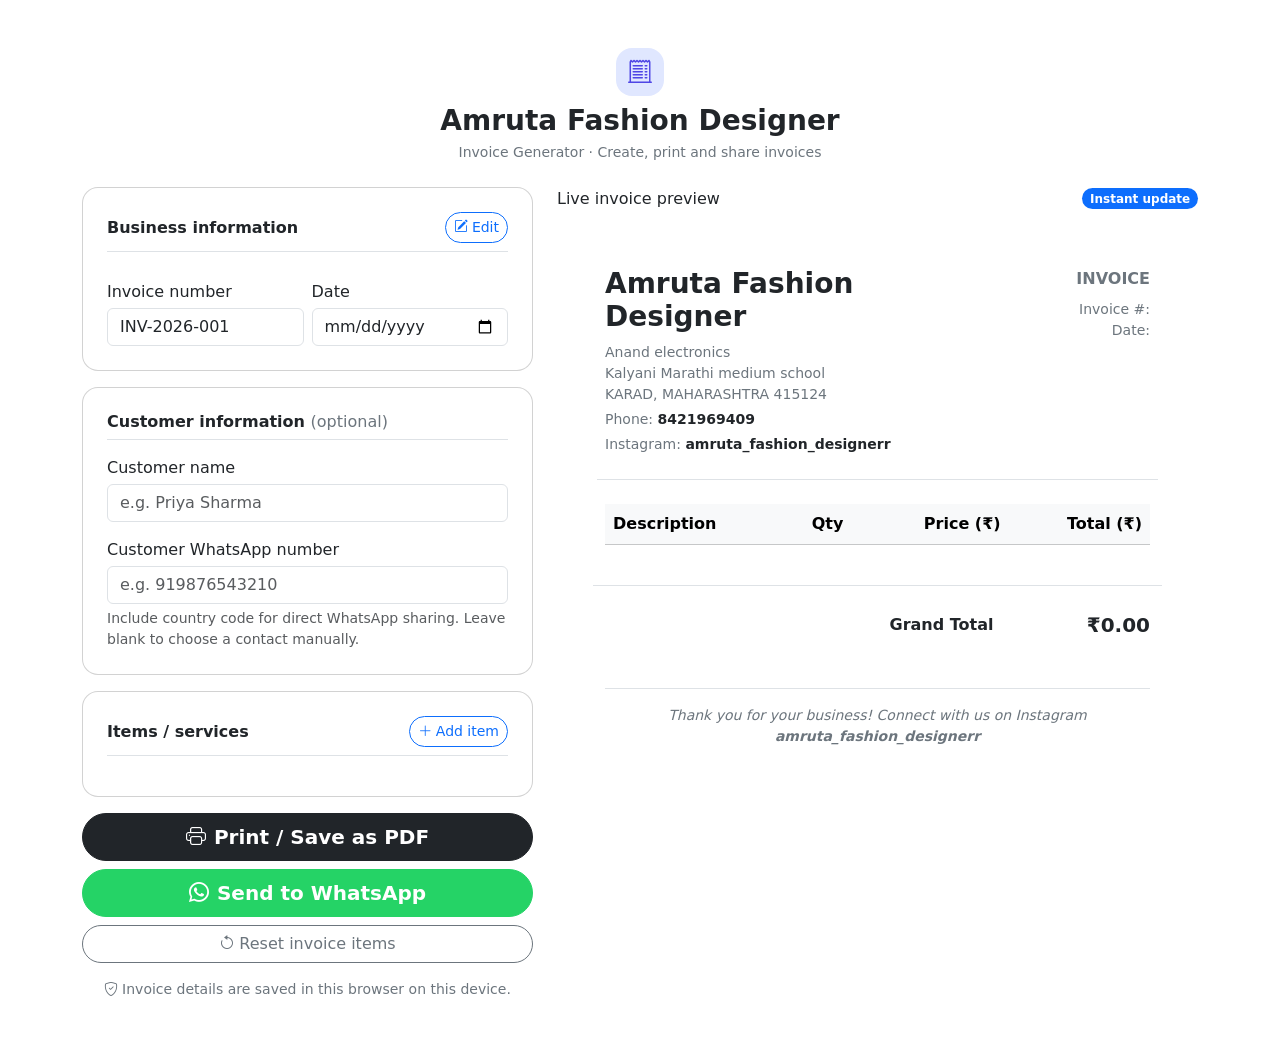
==== commit ff1507d2: "Update index.html" ====
--- a/index.html
+++ b/index.html
@@ -12,65 +12,7 @@
 <link href="https://fonts.googleapis.com/css2?family=Inter:wght@400;500;600;700;800&display=swap" rel="stylesheet">
 <link href="https://cdn.jsdelivr.net/npm/bootstrap@5.3.3/dist/css/bootstrap.min.css" rel="stylesheet">
 <link href="https://cdn.jsdelivr.net/npm/bootstrap-icons@1.11.3/font/bootstrap-icons.css" rel="stylesheet">
-
-<!-- A data-URL manifest keeps this deliverable to one HTML file.
-     Browser support for data-URL manifests varies; see installation note below. -->
-<script>
-(() => {
-  const iconSvg = `<svg xmlns="http://www.w3.org/2000/svg" viewBox="0 0 512 512">
-    <rect width="512" height="512" rx="100" fill="#4f46e5"/>
-    <path d="M145 95h222v322l-37-22-37 22-37-22-37 22-37-22-37 22z" fill="#fff"/>
-    <path d="M190 165h132M190 220h132M190 275h85" stroke="#4f46e5" stroke-width="20" stroke-linecap="round"/>
-    <path d="M190 340h132" stroke="#c7d2fe" stroke-width="15" stroke-linecap="round"/>
-  </svg>`;
-  const icon = "data:image/svg+xml;charset=utf-8," + encodeURIComponent(iconSvg);
-  const manifest = {
-    name: "Amruta Fashion Designer Invoice",
-    short_name: "Amruta Invoice",
-    start_url: "./",
-    display: "standalone",
-    background_color: "#f8fafc",
-    theme_color: "#4f46e5",
-    icons: [{src: icon, sizes: "any", type: "image/svg+xml", purpose: "any"}]
-  };
-  const link = document.createElement("link");
-  link.rel = "manifest";
-  link.href = "data:application/manifest+json;charset=utf-8," + encodeURIComponent(JSON.stringify(manifest));
-  document.head.appendChild(link);
-})();
-</script>
-
-<style>
-:root{--brand:#4f46e5;--ink:#1e293b;--muted:#64748b}
-*{box-sizing:border-box}
-body{font-family:Inter,system-ui,sans-serif;background:#f1f5f9;color:#334155}
-.card{border:0;box-shadow:0 5px 20px #0f172a0b}
-.form-control{border-color:#cbd5e1;padding:.68rem .85rem}
-.form-control:focus{border-color:var(--brand);box-shadow:0 0 0 3px #4f46e51c}
-.invoice-preview{background:#fff;border-radius:14px;border-top:6px solid var(--brand);box-shadow:0 10px 30px #0f172a12}
-.brand-text{color:var(--brand)}
-.item-card{background:#f8fafc;border:1px solid #e2e8f0;border-radius:12px;padding:14px;margin-bottom:12px}
-.table th{font-size:.75rem;color:#64748b;white-space:nowrap}
-.table td{font-size:.88rem}
-.sticky-preview{position:sticky;top:16px}
-.small-label{font-size:.72rem;font-weight:700;color:#64748b;text-transform:uppercase;letter-spacing:.04em}
-@media(max-width:991px){.sticky-preview{position:static}}
-@media(max-width:576px){
- .container{padding-left:12px;padding-right:12px}
- .invoice-preview{padding:18px!important}
- .invoice-preview h3{font-size:1.05rem}
- .invoice-preview .table td,.invoice-preview .table th{padding:.45rem .3rem;font-size:.72rem}
- .action-btn{padding:.8rem;font-size:.95rem}
-}
-@media print{
- @page{size:auto;margin:12mm}
- body{background:#fff!important}
- body *{visibility:hidden!important}
- #printable-invoice,#printable-invoice *{visibility:visible!important}
- #printable-invoice{position:absolute;left:0;top:0;width:100%;border:0!important;border-top:5px solid var(--brand)!important;box-shadow:none!important;border-radius:0!important;padding:0!important}
- .no-print{display:none!important}
-}
-</style>
+<link href="./css/style.css" rel="stylesheet">
 </head>
 <body>
 <div class="container py-4 py-md-5">
@@ -178,163 +120,6 @@
   </div>
 </div>
 
-<script>
-(() => {
-  "use strict";
-  const $ = id => document.getElementById(id);
-  const STORAGE_KEY = "amrutaInvoiceDataV1";
-  const defaultItems = [
-    {desc:"Designer Outfit Customization", qty:1, price:3500},
-    {desc:"Embroidery & Alteration", qty:1, price:1200}
-  ];
-  let items = defaultItems.map(x => ({...x}));
-
-  const today = new Date();
-  const localDate = new Date(today.getTime() - today.getTimezoneOffset()*60000).toISOString().slice(0,10);
-  $("invoiceDate").value = localDate;
-
-  function money(value) {
-    return Number(value || 0).toLocaleString("en-IN", {minimumFractionDigits:2, maximumFractionDigits:2});
-  }
-  function escapeHTML(value) {
-    return String(value ?? "").replace(/[&<>"']/g, ch => ({
-      "&":"&amp;", "<":"&lt;", ">":"&gt;", '"':"&quot;", "'":"&#39;"
-    })[ch]);
-  }
-  function getData() {
-    return {
-      company:$("company").value, address:$("address").value,
-      companyPhone:$("companyPhone").value, instagram:$("instagram").value,
-      invoiceNo:$("invoiceNo").value, invoiceDate:$("invoiceDate").value,
-      clientName:$("clientName").value, clientPhone:$("clientPhone").value,
-      items
-    };
-  }
-  function save() {
-    try { localStorage.setItem(STORAGE_KEY, JSON.stringify(getData())); }
-    catch(e) { console.warn("Could not save invoice data", e); }
-  }
-  function load() {
-    try {
-      const data = JSON.parse(localStorage.getItem(STORAGE_KEY) || "null");
-      if (!data) return;
-      ["company","address","companyPhone","instagram","invoiceNo","invoiceDate","clientName","clientPhone"].forEach(key => {
-        if (data[key] !== undefined) $(key).value = data[key];
-      });
-      if (Array.isArray(data.items) && data.items.length) {
-        items = data.items.map(item => ({
-          desc:String(item.desc ?? ""),
-          qty:Math.max(0, Number(item.qty) || 0),
-          price:Math.max(0, Number(item.price) || 0)
-        }));
-      }
-    } catch(e) { console.warn("Saved invoice data could not be loaded", e); }
-  }
-  function render() {
-    $("itemsEditor").innerHTML = items.map((item,index) => `
-      <div class="item-card">
-        <div class="d-flex justify-content-between align-items-center mb-2">
-          <span class="small fw-bold text-secondary">ITEM ${index+1}</span>
-          ${items.length > 1 ? `<button type="button" class="btn btn-sm btn-link text-danger p-0 remove-item" data-index="${index}" aria-label="Remove item"><i class="bi bi-trash"></i> Remove</button>` : ""}
-        </div>
-        <label class="small-label mb-1" for="desc-${index}">Description</label>
-        <input id="desc-${index}" class="form-control mb-2 item-desc" data-index="${index}" value="${escapeHTML(item.desc)}">
-        <div class="row g-2">
-          <div class="col-6"><label class="small-label mb-1" for="qty-${index}">Quantity</label><input id="qty-${index}" class="form-control item-qty" data-index="${index}" type="number" min="0" step="1" value="${item.qty}"></div>
-          <div class="col-6"><label class="small-label mb-1" for="price-${index}">Unit price (₹)</label><input id="price-${index}" class="form-control item-price" data-index="${index}" type="number" min="0" step="0.01" value="${item.price}"></div>
-        </div>
-      </div>`).join("");
-
-    $("previewItems").innerHTML = items.map(item => {
-      const total = item.qty * item.price;
-      return `<tr><td>${escapeHTML(item.desc) || '<em>Unnamed item</em>'}</td><td class="text-center">${item.qty}</td><td class="text-end">₹${money(item.price)}</td><td class="text-end fw-semibold">₹${money(total)}</td></tr>`;
-    }).join("");
-    const total = items.reduce((sum,item) => sum + item.qty*item.price, 0);
-    $("grandTotal").textContent = "₹" + money(total);
-
-    $("pCompany").textContent = $("company").value;
-    $("pAddress").textContent = $("address").value;
-    $("pCompanyPhone").textContent = $("companyPhone").value;
-    $("pInstagram").textContent = $("instagram").value;
-    $("pFooterInstagram").textContent = $("instagram").value;
-    $("pInvoiceNo").textContent = $("invoiceNo").value;
-    $("pDate").textContent = $("invoiceDate").value;
-    const hasClient = $("clientName").value.trim() || $("clientPhone").value.trim();
-    $("billTo").hidden = !hasClient;
-    $("pClientName").textContent = $("clientName").value;
-    $("pClientPhone").textContent = $("clientPhone").value;
-    save();
-  }
-
-  $("itemsEditor").addEventListener("input", event => {
-    const index = Number(event.target.dataset.index);
-    if (!Number.isInteger(index) || !items[index]) return;
-    if (event.target.classList.contains("item-desc")) items[index].desc = event.target.value;
-    if (event.target.classList.contains("item-qty")) items[index].qty = Math.max(0, Number(event.target.value) || 0);
-    if (event.target.classList.contains("item-price")) items[index].price = Math.max(0, Number(event.target.value) || 0);
-    renderPreviewOnly();
-    save();
-  });
-  $("itemsEditor").addEventListener("click", event => {
-    const button = event.target.closest(".remove-item");
-    if (!button) return;
-    items.splice(Number(button.dataset.index),1);
-    render();
-  });
-  function renderPreviewOnly() {
-    $("previewItems").innerHTML = items.map(item => {
-      const total = item.qty*item.price;
-      return `<tr><td>${escapeHTML(item.desc) || '<em>Unnamed item</em>'}</td><td class="text-center">${item.qty}</td><td class="text-end">₹${money(item.price)}</td><td class="text-end fw-semibold">₹${money(total)}</td></tr>`;
-    }).join("");
-    $("grandTotal").textContent = "₹" + money(items.reduce((sum,item)=>sum+item.qty*item.price,0));
-  }
-  ["company","address","companyPhone","instagram","invoiceNo","invoiceDate","clientName","clientPhone"].forEach(id => {
-    $(id).addEventListener("input", render);
-    $(id).addEventListener("change", render);
-  });
-
-  $("addItem").addEventListener("click", () => {
-    items.push({desc:"New Service Item",qty:1,price:0});
-    render();
-    const inputs = $("itemsEditor").querySelectorAll(".item-desc");
-    inputs[inputs.length-1].focus();
-  });
-  $("toggleBusiness").addEventListener("click", () => {
-    const fields = $("businessFields");
-    fields.hidden = !fields.hidden;
-    $("toggleBusiness").innerHTML = fields.hidden
-      ? '<i class="bi bi-pencil-square me-1"></i>Edit'
-      : '<i class="bi bi-eye-slash me-1"></i>Hide';
-  });
-  $("printButton").addEventListener("click", () => window.print());
-  $("clearButton").addEventListener("click", () => {
-    if (!confirm("Reset all invoice items to the sample items?")) return;
-    items = defaultItems.map(x=>({...x}));
-    render();
-  });
-  $("whatsappButton").addEventListener("click", () => {
-    const total = items.reduce((sum,item)=>sum+item.qty*item.price,0);
-    const lines = [
-      "*" + ($("company").value || "Invoice") + "*",
-      "Invoice: " + $("invoiceNo").value,
-      "Date: " + $("invoiceDate").value
-    ];
-    if ($("clientName").value.trim()) lines.push("Customer: " + $("clientName").value.trim());
-    lines.push("", "*Invoice details*");
-    items.forEach((item,index) => {
-      lines.push(`${index+1}. ${item.desc || "Item"} | Qty: ${item.qty} | ₹${money(item.price)} | Total: ₹${money(item.qty*item.price)}`);
-    });
-    lines.push("", "*Grand Total: ₹" + money(total) + "*", "", "Thank you for your business!");
-    const phone = $("clientPhone").value.replace(/\D/g,"");
-    const url = phone
-      ? "https://wa.me/" + phone + "?text=" + encodeURIComponent(lines.join("\n"))
-      : "https://wa.me/?text=" + encodeURIComponent(lines.join("\n"));
-    window.open(url,"_blank","noopener,noreferrer");
-  });
-
-  load();
-  render();
-})();
-</script>
+<script src="./js/app.js"></script>
 </body>
 </html>
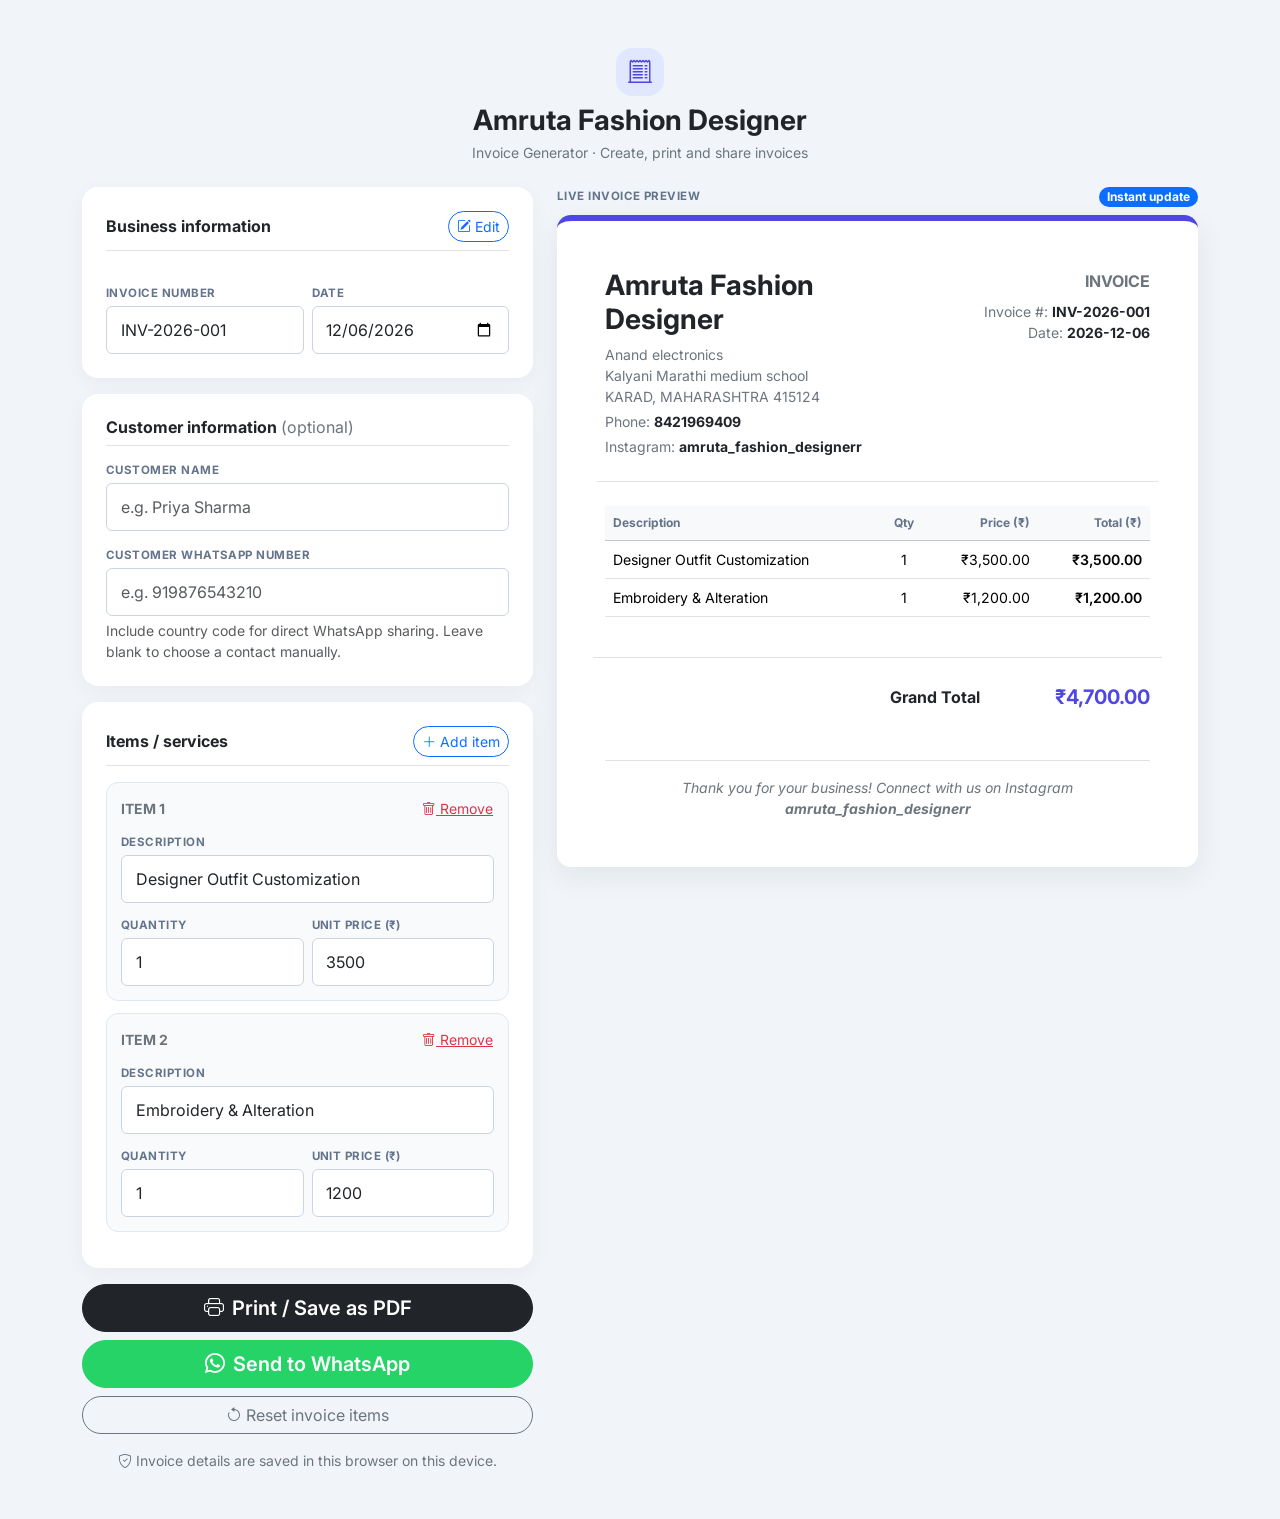
==== commit 6c847eb9: "Update index.html" ====
--- a/index.html
+++ b/index.html
@@ -1,6 +1,8 @@
 <!DOCTYPE html>
 <html lang="en">
 <head>
+  <link href="./css/style.css" rel="stylesheet">
+<link rel="manifest" href="./manifest.json">
 <meta charset="UTF-8">
 <meta name="viewport" content="width=device-width, initial-scale=1.0">
 <meta name="theme-color" content="#4f46e5">
--- a/css/style.css
+++ b/css/style.css
@@ -0,0 +1,29 @@
+:root{--brand:#4f46e5;--ink:#1e293b;--muted:#64748b}
+*{box-sizing:border-box}
+body{font-family:Inter,system-ui,sans-serif;background:#f1f5f9;color:#334155}
+.card{border:0;box-shadow:0 5px 20px #0f172a0b}
+.form-control{border-color:#cbd5e1;padding:.68rem .85rem}
+.form-control:focus{border-color:var(--brand);box-shadow:0 0 0 3px #4f46e51c}
+.invoice-preview{background:#fff;border-radius:14px;border-top:6px solid var(--brand);box-shadow:0 10px 30px #0f172a12}
+.brand-text{color:var(--brand)}
+.item-card{background:#f8fafc;border:1px solid #e2e8f0;border-radius:12px;padding:14px;margin-bottom:12px}
+.table th{font-size:.75rem;color:#64748b;white-space:nowrap}
+.table td{font-size:.88rem}
+.sticky-preview{position:sticky;top:16px}
+.small-label{font-size:.72rem;font-weight:700;color:#64748b;text-transform:uppercase;letter-spacing:.04em}
+@media(max-width:991px){.sticky-preview{position:static}}
+@media(max-width:576px){
+ .container{padding-left:12px;padding-right:12px}
+ .invoice-preview{padding:18px!important}
+ .invoice-preview h3{font-size:1.05rem}
+ .invoice-preview .table td,.invoice-preview .table th{padding:.45rem .3rem;font-size:.72rem}
+ .action-btn{padding:.8rem;font-size:.95rem}
+}
+@media print{
+ @page{size:auto;margin:12mm}
+ body{background:#fff!important}
+ body *{visibility:hidden!important}
+ #printable-invoice,#printable-invoice *{visibility:visible!important}
+ #printable-invoice{position:absolute;left:0;top:0;width:100%;border:0!important;border-top:5px solid var(--brand)!important;box-shadow:none!important;border-radius:0!important;padding:0!important}
+ .no-print{display:none!important}
+}
--- a/css/style.css
+++ b/css/style.css
@@ -0,0 +1,29 @@
+:root{--brand:#4f46e5;--ink:#1e293b;--muted:#64748b}
+*{box-sizing:border-box}
+body{font-family:Inter,system-ui,sans-serif;background:#f1f5f9;color:#334155}
+.card{border:0;box-shadow:0 5px 20px #0f172a0b}
+.form-control{border-color:#cbd5e1;padding:.68rem .85rem}
+.form-control:focus{border-color:var(--brand);box-shadow:0 0 0 3px #4f46e51c}
+.invoice-preview{background:#fff;border-radius:14px;border-top:6px solid var(--brand);box-shadow:0 10px 30px #0f172a12}
+.brand-text{color:var(--brand)}
+.item-card{background:#f8fafc;border:1px solid #e2e8f0;border-radius:12px;padding:14px;margin-bottom:12px}
+.table th{font-size:.75rem;color:#64748b;white-space:nowrap}
+.table td{font-size:.88rem}
+.sticky-preview{position:sticky;top:16px}
+.small-label{font-size:.72rem;font-weight:700;color:#64748b;text-transform:uppercase;letter-spacing:.04em}
+@media(max-width:991px){.sticky-preview{position:static}}
+@media(max-width:576px){
+ .container{padding-left:12px;padding-right:12px}
+ .invoice-preview{padding:18px!important}
+ .invoice-preview h3{font-size:1.05rem}
+ .invoice-preview .table td,.invoice-preview .table th{padding:.45rem .3rem;font-size:.72rem}
+ .action-btn{padding:.8rem;font-size:.95rem}
+}
+@media print{
+ @page{size:auto;margin:12mm}
+ body{background:#fff!important}
+ body *{visibility:hidden!important}
+ #printable-invoice,#printable-invoice *{visibility:visible!important}
+ #printable-invoice{position:absolute;left:0;top:0;width:100%;border:0!important;border-top:5px solid var(--brand)!important;box-shadow:none!important;border-radius:0!important;padding:0!important}
+ .no-print{display:none!important}
+}
